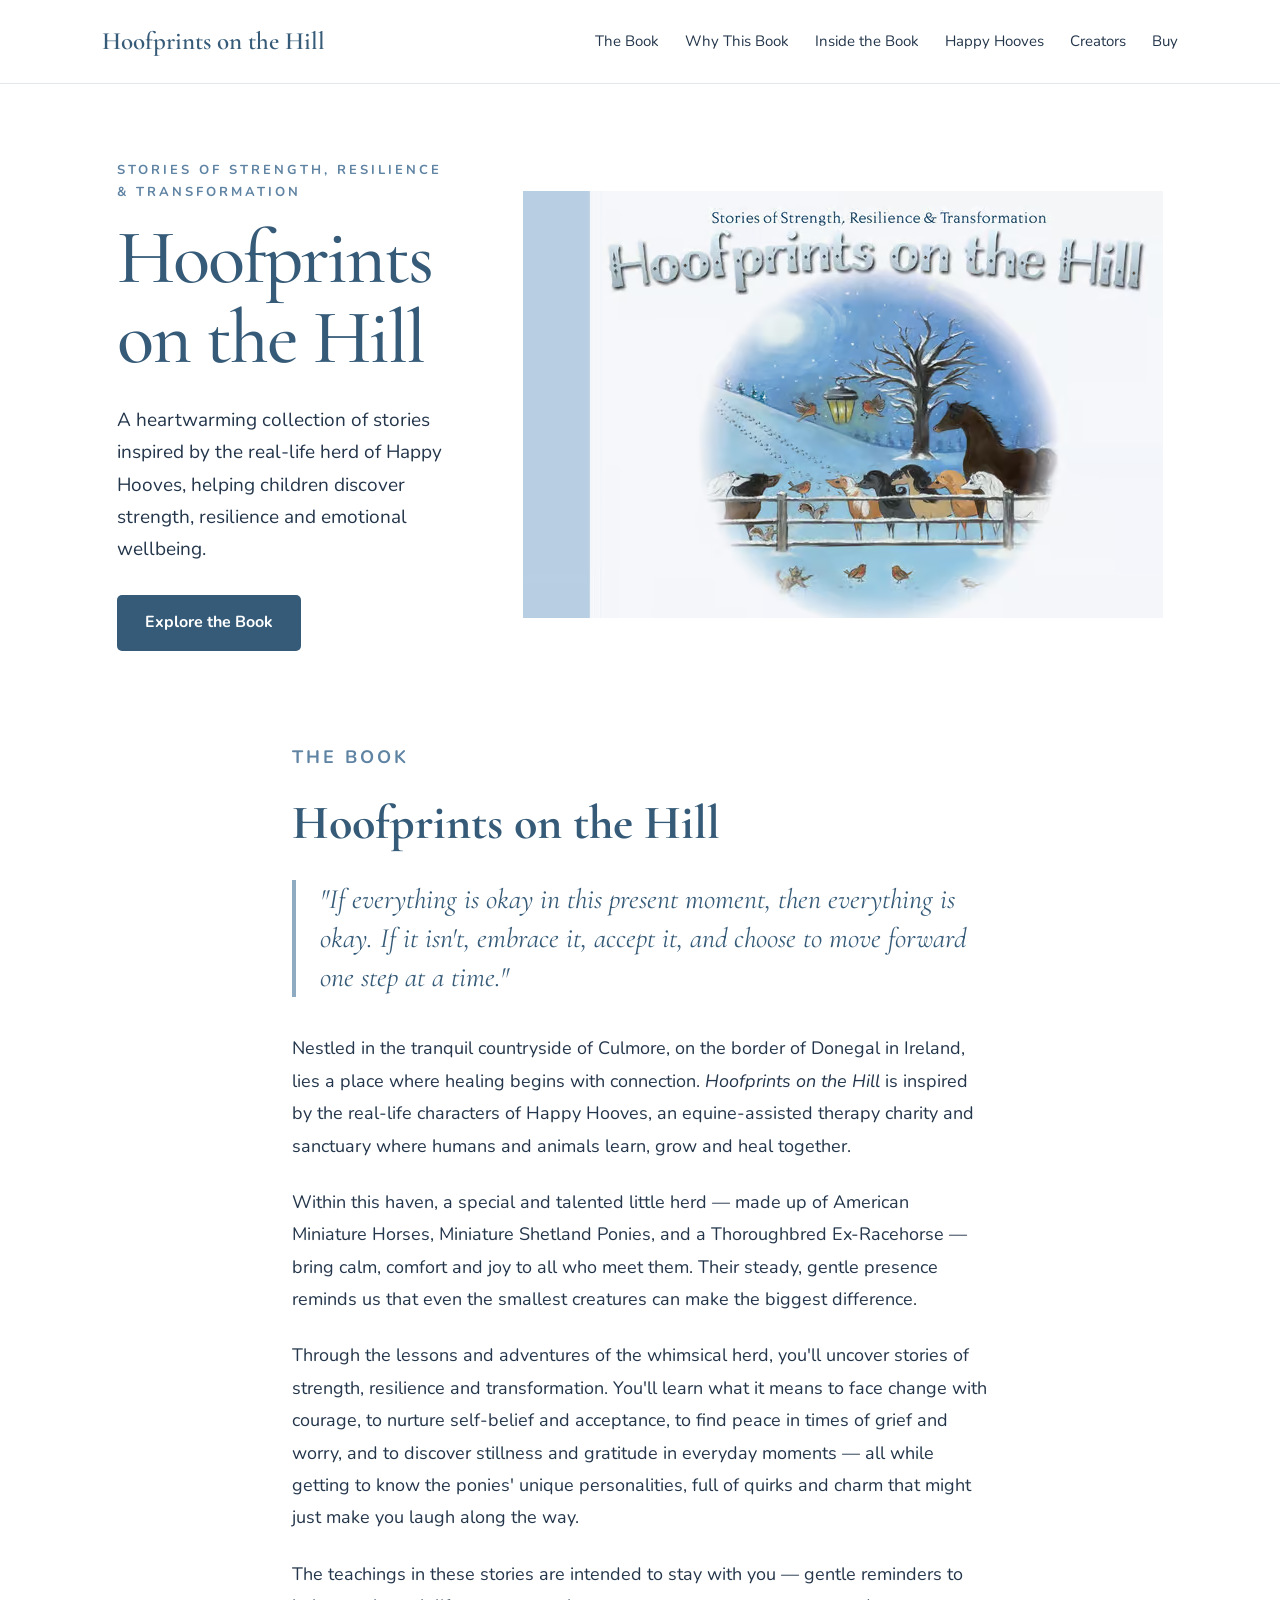
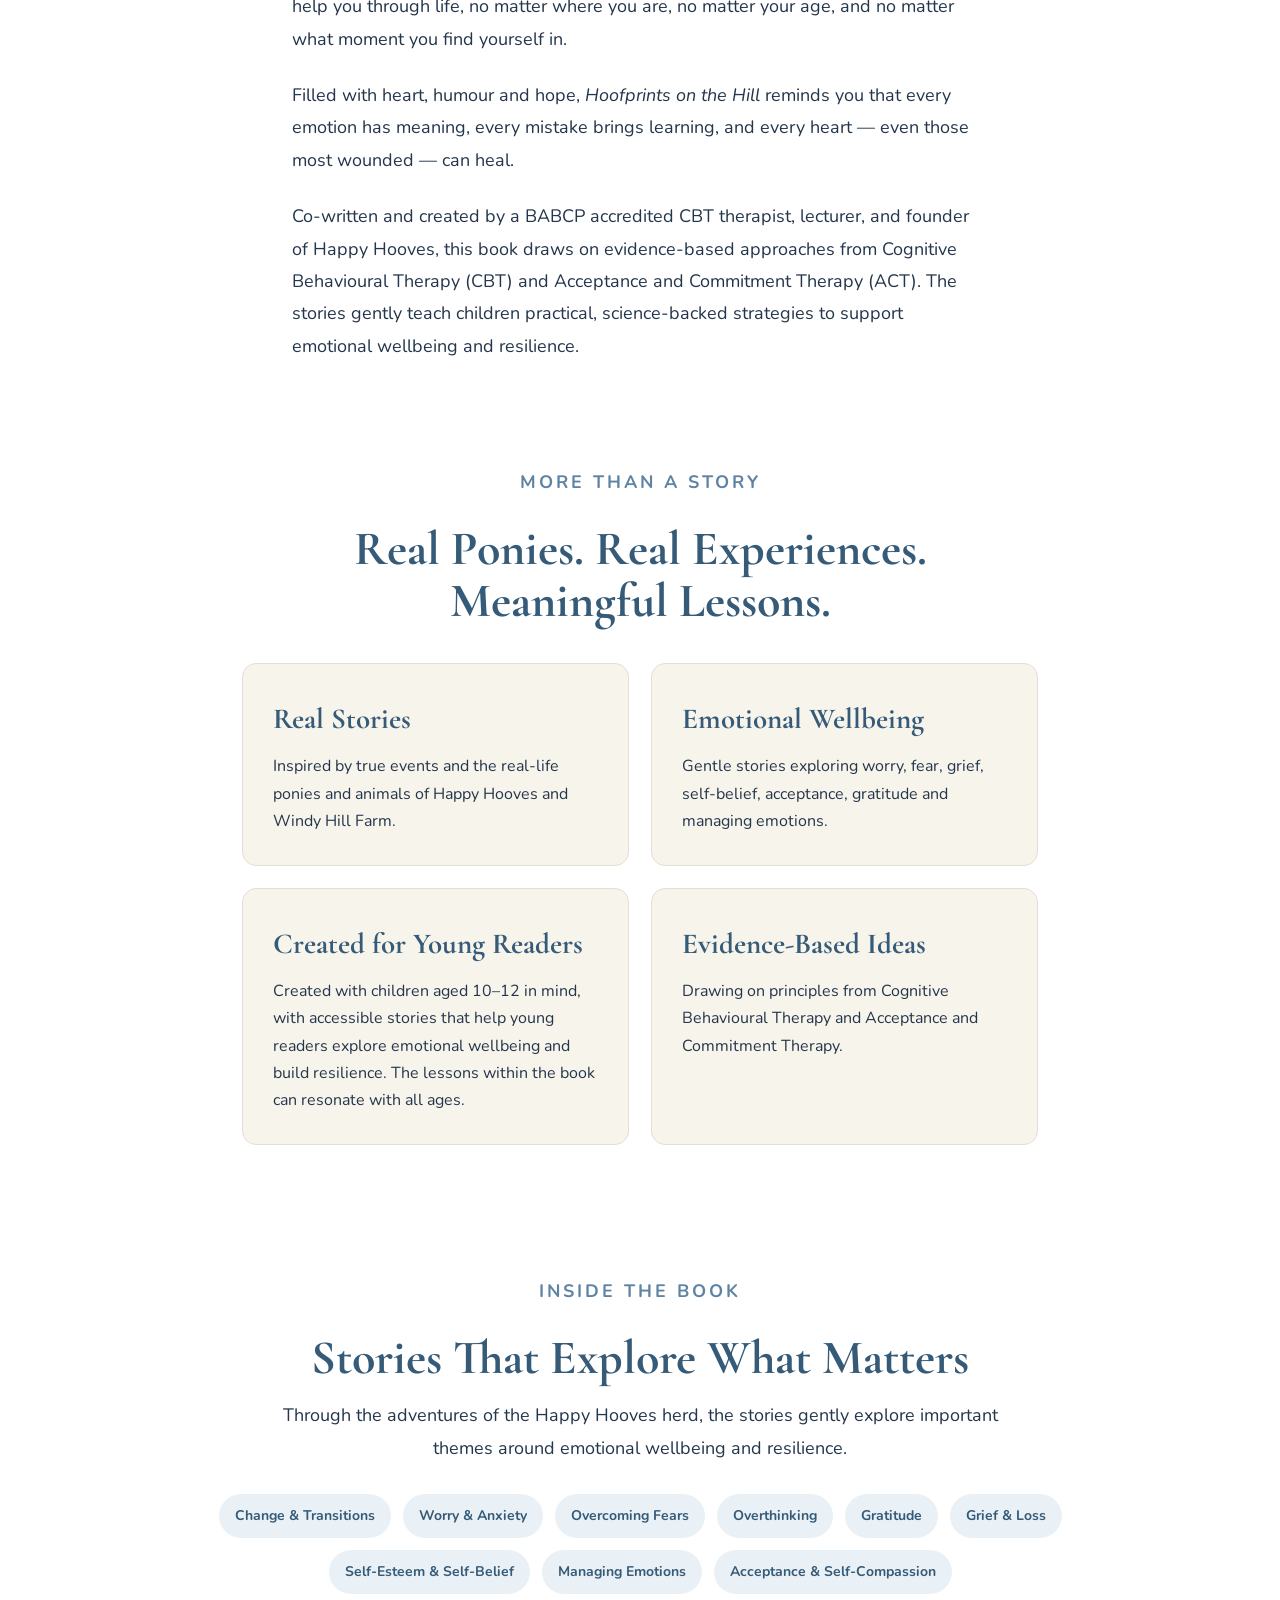
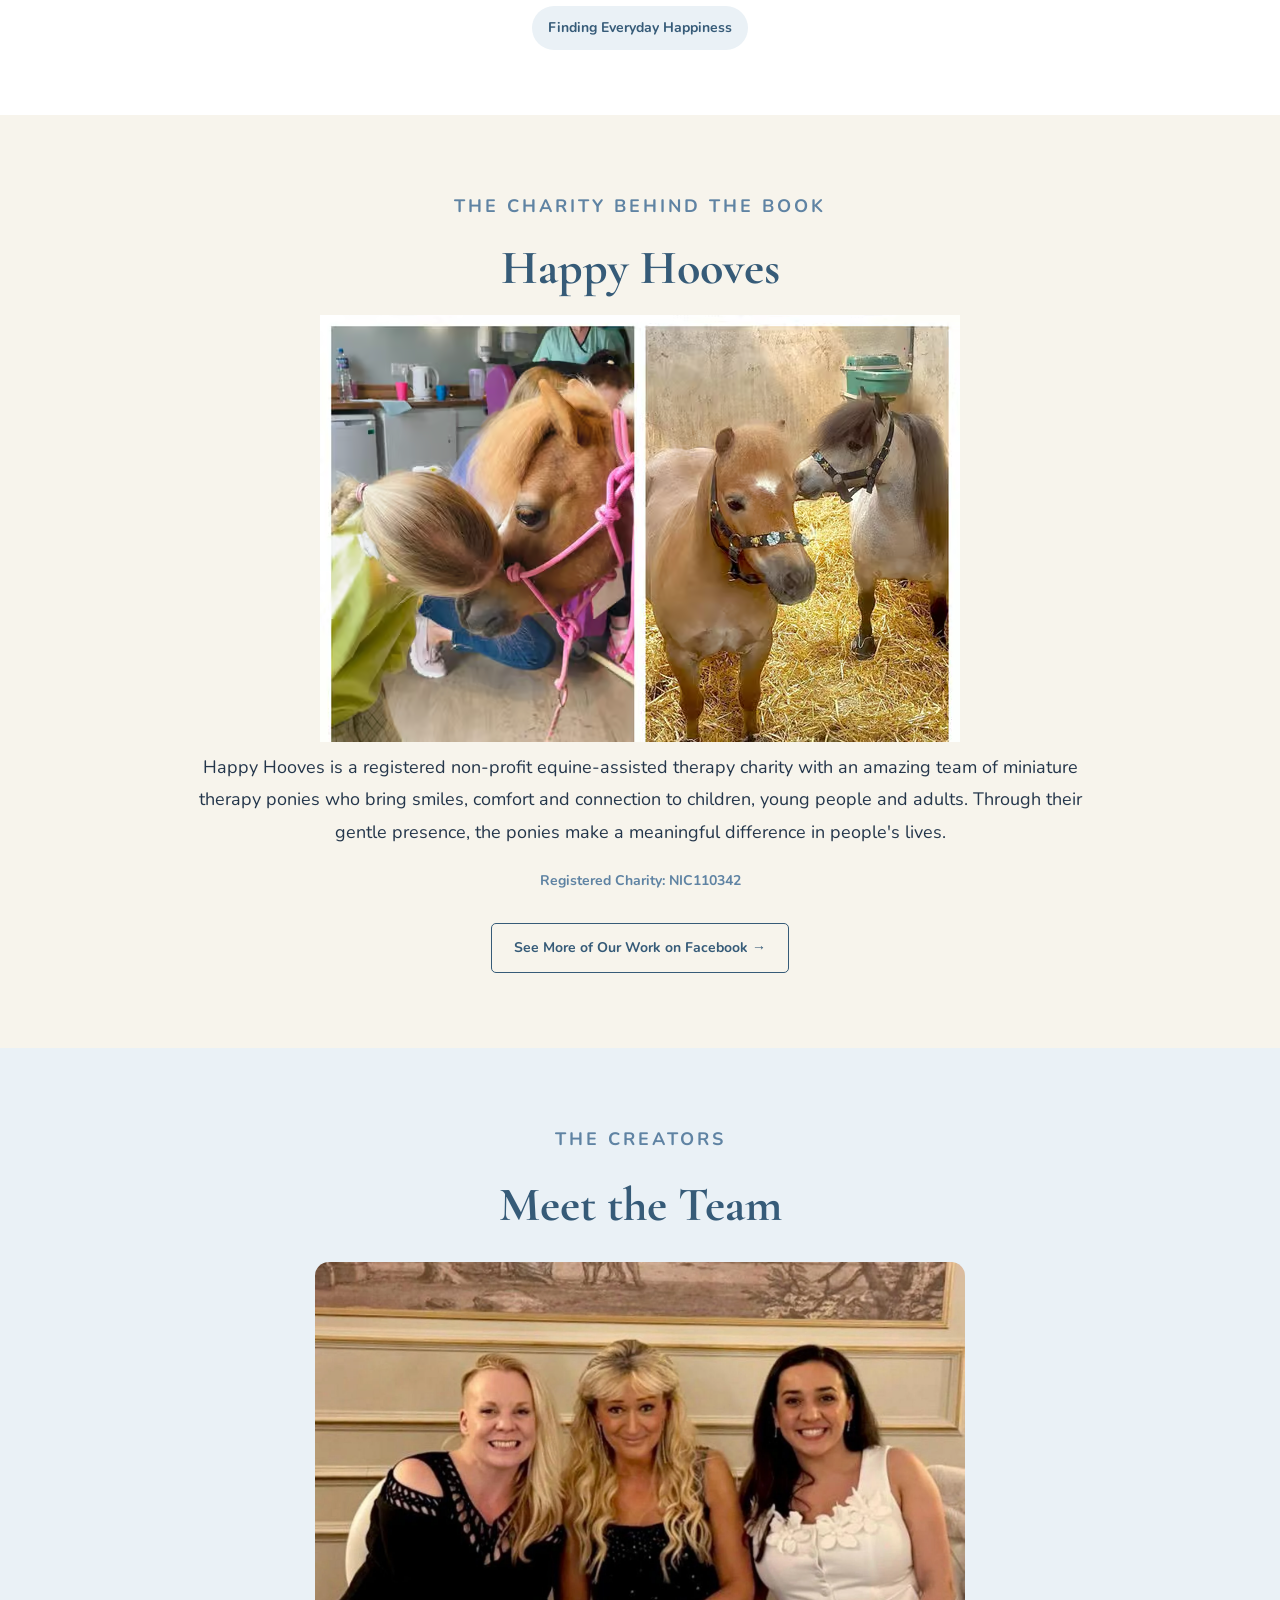
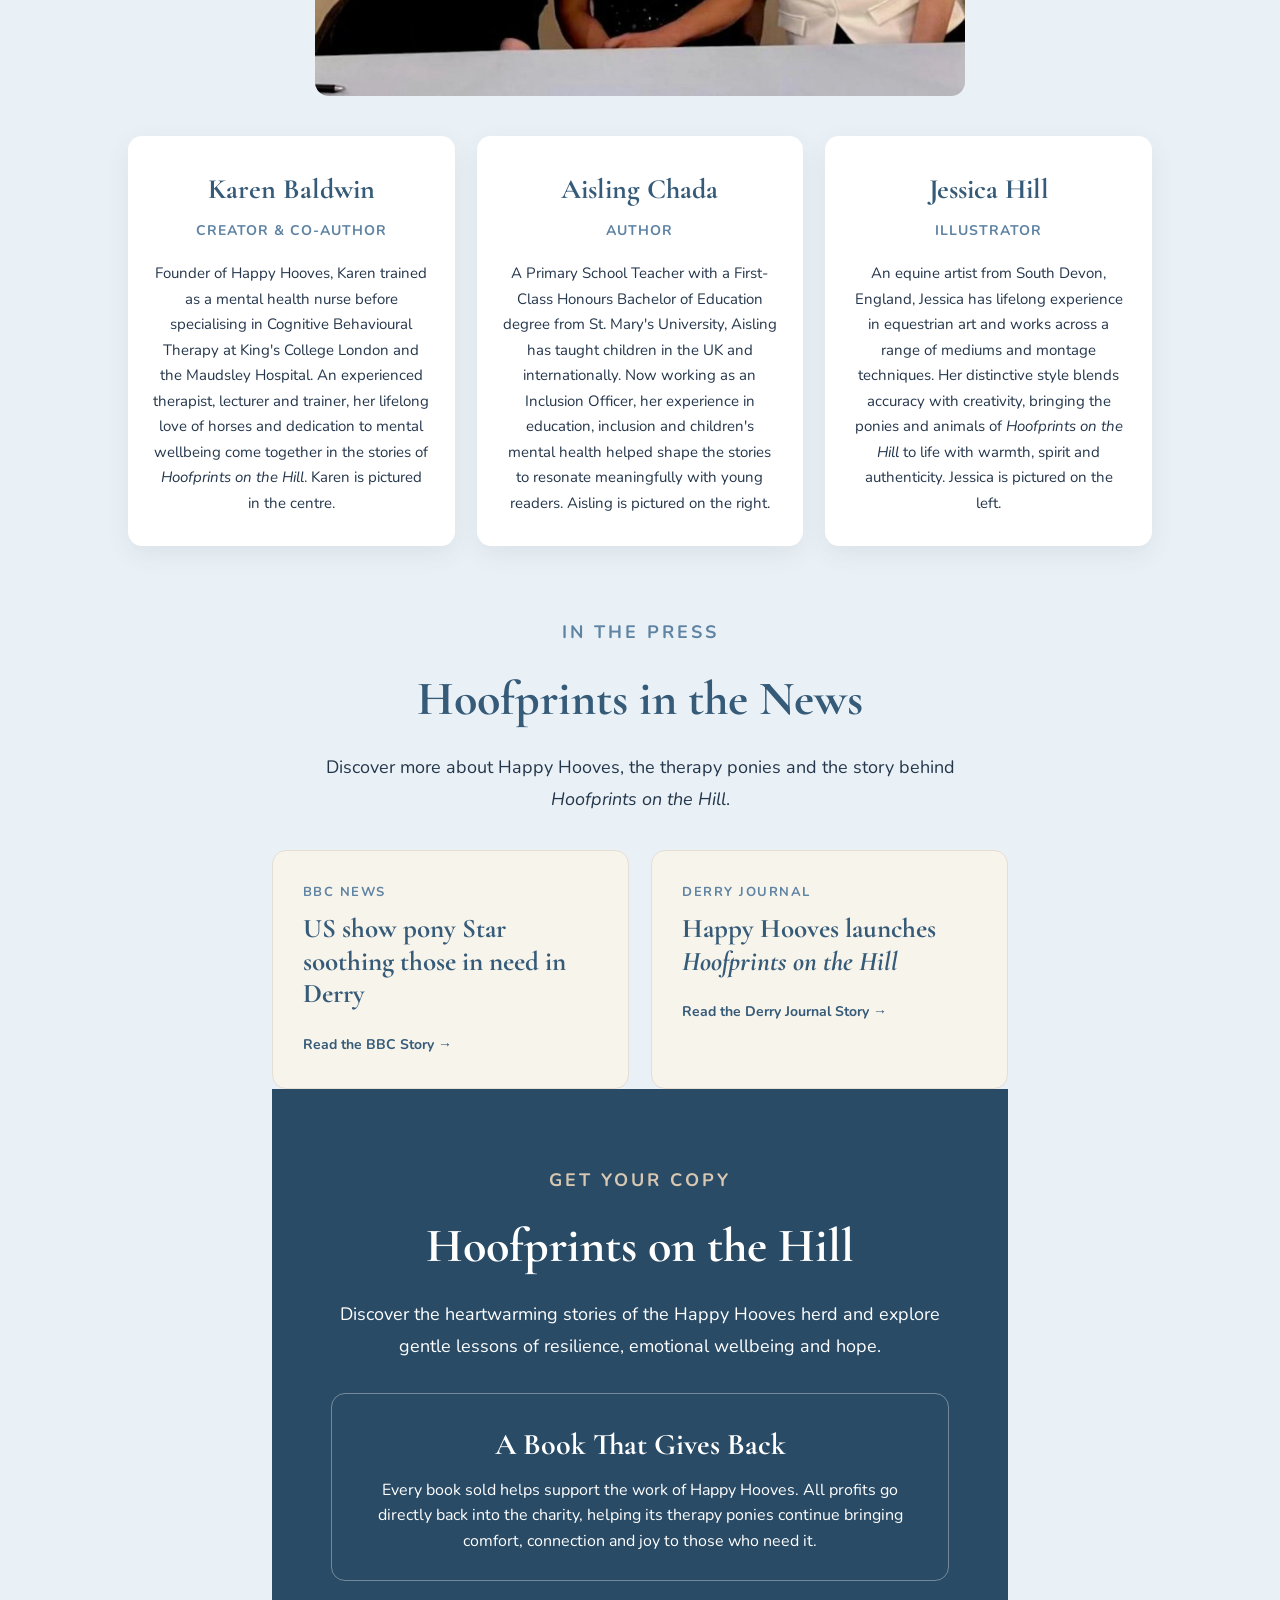
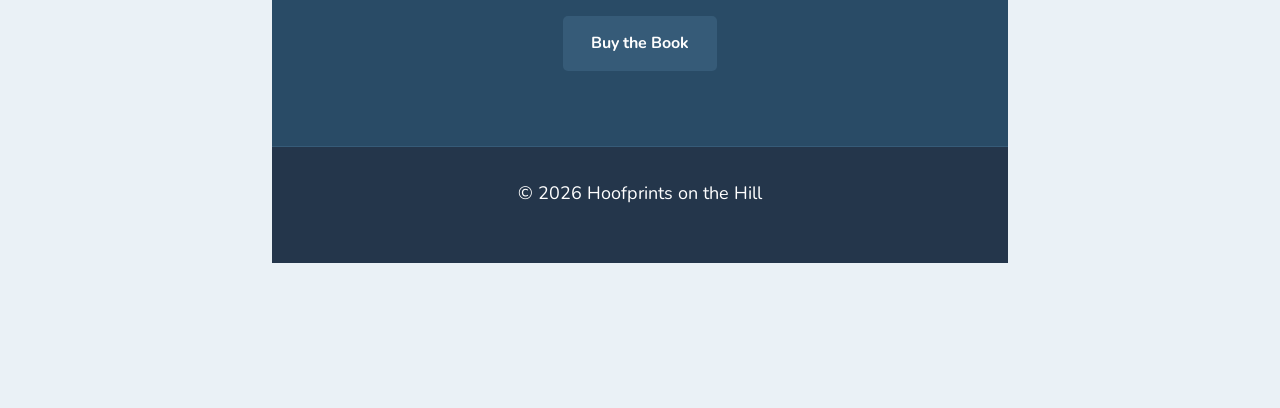
====     index.html @ 1990cc7e "Add files via upload" ====
<!DOCTYPE html>
<html lang="en">
<head>
    <meta charset="UTF-8">
    <meta name="viewport" content="width=device-width, initial-scale=1.0">
    <title>Hoofprints on the Hill</title>
    <link rel="preconnect" href="https://fonts.googleapis.com">
<link rel="preconnect" href="https://fonts.gstatic.com" crossorigin>
<link href="https://fonts.googleapis.com/css2?family=Cormorant+Garamond:wght@400;500;600&family=Nunito:wght@400;600;700&display=swap" rel="stylesheet">
    

   <style>
    * {
        box-sizing: border-box;
        margin: 0;
        padding: 0;
    }

    body {
        font-family: 'Nunito', sans-serif;
        color: #24364b;
        background: #ffffff;
        line-height: 1.7;
    }

    header {
        background: #ffffff;
        padding: 20px 8%;
        border-bottom: 1px solid #e1e7eb;
    }

    nav {
        display: flex;
        justify-content: space-between;
        align-items: center;
        max-width: 1200px;
        margin: auto;
    }

    .logo {
        font-family: 'Cormorant Garamond', serif;
        font-size: 25px;
        font-weight: 600;
        color: #365b78;
    }

    nav a {
        color: #24364b;
        text-decoration: none;
        margin-left: 22px;
        font-size: 15px;
    }

    nav a:hover {
        color: #5f83a3;
    }

    /* HERO */

    .hero {
        min-height: auto;
        display: flex;
        align-items: center;
        justify-content: space-between;
        gap: 70px;
        max-width: 1250px;
        margin: auto;
        padding: 75px 8% 45px;
    }

    .hero-text {
        flex: 1;
    }

    .eyebrow {
        text-transform: uppercase;
        letter-spacing: 3px;
        font-size: 13px;
        margin-bottom: 15px;
        color: #5f83a3;
        font-weight: 700;
    }

    h1 {
        font-family: 'Cormorant Garamond', serif;
        font-size: clamp(52px, 6vw, 78px);
        line-height: 1.05;
        margin-bottom: 25px;
        color: #365b78;
        font-weight: 500;
        letter-spacing: -2px;
    }

    .subtitle {
        font-size: 19px;
        max-width: 560px;
        margin-bottom: 30px;
        line-height: 1.7;
    }

    .button {
        display: inline-block;
        background: #365b78;
        color: white;
        padding: 14px 28px;
        border-radius: 5px;
        text-decoration: none;
        font-weight: 700;
    }

    .button:hover {
        background: #294b66;
    }

    .book-cover {
        width: 360px;
        height: 500px;
        background: #d8c8b2;
        display: flex;
        align-items: center;
        justify-content: center;
        text-align: center;
        font-size: 30px;
        padding: 30px;
        box-shadow: 15px 15px 0 #c2b099;
        flex-shrink: 0;
    }

    /* GENERAL SECTIONS */

    .section {
        max-width: 900px;
        margin: auto;
        padding: 70px 8%;
    }

    .section h2 {
        font-family: 'Cormorant Garamond', serif;
        font-size: 48px;
        line-height: 1.1;
        color: #365b78;
        margin-bottom: 25px;
    }

    .section p {
        font-size: 18px;
        line-height: 1.8;
        margin-bottom: 24px;
    }

    /* BOOK */

    .book-section {
        padding-top: 45px;
        padding-bottom: 35px;
    }

    .book-quote {
        font-family: 'Cormorant Garamond', serif;
        font-size: 28px !important;
        line-height: 1.4 !important;
        color: #365b78;
        font-style: italic;
        border-left: 4px solid #8eabc2;
        padding-left: 24px;
        margin: 30px 0 35px !important;
    }

    .book-final {
        margin-bottom: 0 !important;
    }

    /* MORE THAN A STORY */

    .story-highlights {
        max-width: 1000px;
        margin: auto;
        padding: 45px 8% 65px;
        text-align: center;
    }

    .story-highlights .eyebrow {
        text-align: center;
    }

    .story-highlights h2 {
        text-align: center;
        margin-bottom: 15px;
    }

    .story-grid {
        display: grid;
        grid-template-columns: repeat(2, 1fr);
        gap: 22px;
        max-width: 900px;
        margin: 35px auto 0;
    }

    .story-card {
        background: #f7f4ec;
        padding: 30px;
        border: 1px solid #e4ded4;
        border-radius: 14px;
        text-align: left;
    }

    .story-card h3 {
        font-family: 'Cormorant Garamond', serif;
        font-size: 29px;
        color: #365b78;
        margin-bottom: 10px;
    }

    .story-card p {
        font-size: 16px;
        line-height: 1.7;
        margin-bottom: 0;
    }

    /* INSIDE THE BOOK */

    .book-themes {
        max-width: 1050px;
        margin: auto;
        padding: 65px 8%;
        text-align: center;
    }

    .book-themes h2 {
        margin-bottom: 15px;
    }

    .themes-intro {
        max-width: 750px;
        margin: 0 auto 30px !important;
    }

    .themes-grid {
        display: flex;
        flex-wrap: wrap;
        justify-content: center;
        gap: 12px;
        max-width: 850px;
        margin: auto;
    }

    .themes-grid span {
        background: #eaf1f6;
        color: #365b78;
        padding: 10px 16px;
        border-radius: 30px;
        font-size: 14px;
        font-weight: 700;
    }

    /* HAPPY HOOVES */

    .happy-hooves {
        max-width: none;
        padding: 75px 12%;
        text-align: center;
        background: #f7f4ec;
    }

    .happy-hooves h2 {
        margin-bottom: 20px;
    }

    .happy-hooves p {
    max-width: 900px;
    margin: 0 auto 20px;
    text-align: center;
}

    .facebook-link {
    display: inline-block;
    margin-top: 10px;
    padding: 12px 22px;
    border: 1px solid #365b78;
    border-radius: 5px;
    color: #365b78;
    text-decoration: none;
    font-weight: 700;
    font-size: 14px;
}

.facebook-link:hover {
    background: #365b78;
    color: white;
}

    .charity-registration {
    font-size: 14px !important;
    font-weight: 700;
    color: #5f83a3;
    margin-top: 20px !important;
}

    /* CREATORS */

    .author {
        background: #eaf1f6;
        max-width: none;
        padding: 75px 10%;
        text-align: center;
    }

    .creator-grid {
        display: grid;
        grid-template-columns: repeat(3, 1fr);
        gap: 22px;
        max-width: 1050px;
        margin: 35px auto 0;
    }
    .creator-photo-names {
    max-width: 650px;
    margin: -25px auto 40px;
    display: grid;
    grid-template-columns: repeat(3, 1fr);
    text-align: center;
    gap: 10px;
}

.creator-photo-names div {
    display: flex;
    flex-direction: column;
    gap: 3px;
}

.creator-photo-names strong {
    color: #365b78;
    font-family: 'Cormorant Garamond', serif;
    font-size: 20px;
}

.creator-photo-names span {
    color: #5f83a3;
    font-size: 13px;
    font-weight: 700;
}
.creators-image {
    width: 100%;
    max-width: 650px;
    height: auto;
    display: block;
    margin: 30px auto 40px;
    border-radius: 14px;
}
    .creator-card {
        background: #ffffff;
        padding: 30px 25px;
        border-radius: 14px;
        box-shadow: 0 8px 25px rgba(36, 54, 75, 0.08);
    }

    .creator-card h3 {
        font-family: 'Cormorant Garamond', serif;
        font-size: 28px;
        color: #365b78;
        margin-bottom: 5px;
    }

    .creator-card p {
        margin-bottom: 0;
    }

    .creator-role {
        color: #5f83a3;
        font-weight: 700;
        font-size: 14px !important;
        text-transform: uppercase;
        letter-spacing: 1px;
        margin-bottom: 18px !important;
    }

    .creator-bio {
        color: #24364b;
        font-size: 15px !important;
        line-height: 1.7 !important;
    }

    /* BUY */

    .buy {
        text-align: center;
        background: #294b66;
        color: white;
        max-width: none;
        padding: 75px 8%;
    }

    .buy h2 {
        color: white;
    }

    .buy .eyebrow {
        color: #d8c8b2;
    }

    .buy-text {
        max-width: 650px;
        margin: 0 auto 25px !important;
    }

    .book-details {
        font-size: 15px !important;
        font-weight: 700;
        margin-bottom: 25px !important;
    }

    .charity-message {
    max-width: 650px;
    margin: 30px auto 35px;
    padding: 25px 30px;
    border: 1px solid rgba(255, 255, 255, 0.35);
    border-radius: 14px;
}

    .charity-message h3 {
        font-family: 'Cormorant Garamond', serif;
        font-size: 30px;
        margin-bottom: 8px;
    }

    .charity-message p {
        font-size: 16px !important;
        line-height: 1.6 !important;
        margin-bottom: 0 !important;
    }

    /* PRESS */

    .press-section {
        text-align: center;
    }

    .press-section p {
        max-width: 700px;
        margin-left: auto;
        margin-right: auto;
    }

    .press-link {
        color: #365b78;
        font-weight: 700;
        text-decoration: none;
    }
    .press-grid {
    display: grid;
    grid-template-columns: repeat(2, 1fr);
    gap: 22px;
    max-width: 900px;
    margin: 35px auto 0;
}

.press-card {
    display: block;
    background: #f7f4ec;
    border: 1px solid #e4ded4;
    border-radius: 14px;
    padding: 30px;
    text-align: left;
    text-decoration: none;
    color: #24364b;
    transition: transform 0.2s ease;
}

.press-card:hover {
    transform: translateY(-3px);
}

.press-source {
    display: block;
    color: #5f83a3;
    font-size: 13px;
    font-weight: 700;
    text-transform: uppercase;
    letter-spacing: 1.5px;
    margin-bottom: 10px;
}

.press-card h3 {
    font-family: 'Cormorant Garamond', serif;
    font-size: 27px;
    line-height: 1.2;
    color: #365b78;
    margin-bottom: 20px;
}

.press-read {
    color: #365b78;
    font-size: 14px;
    font-weight: 700;
}

    /* FOOTER */

    footer {
        background: #24364b;
        color: white;
        text-align: center;
        padding: 30px;
        border-top: 1px solid #365b78;
    }

    footer p {
        margin: 0;
        font-size: 14px;
    }

    /* MOBILE */

    @media (max-width: 800px) {

        header {
            padding: 18px 6%;
        }

        nav {
            flex-direction: column;
            gap: 14px;
        }

        nav a {
            margin: 0 7px;
            font-size: 13px;
        }

        .hero {
            flex-direction: column;
            text-align: center;
            gap: 45px;
            padding: 55px 8% 40px;
        }

        .subtitle {
            margin-left: auto;
            margin-right: auto;
        }

        .book-cover {
            width: 280px;
            height: 390px;
        }

        .section {
            padding: 55px 8%;
        }

        .section h2 {
            font-size: 40px;
        }

        .book-section {
            padding-top: 40px;
            padding-bottom: 30px;
        }

        .book-quote {
            font-size: 24px !important;
            padding-left: 18px;
        }

        .story-highlights {
            padding: 40px 8% 55px;
        }

        .story-grid {
            grid-template-columns: 1fr;
            gap: 18px;
        }

        .book-themes {
            padding: 50px 8%;
        }

        .happy-hooves {
            padding: 60px 8%;
        }

        .author {
            padding: 60px 8%;
        }

        .creator-grid {
            grid-template-columns: 1fr;
            gap: 18px;
        }

        .buy {
            padding: 60px 8%;
        }
        .press-grid {
    grid-template-columns: 1fr;
    gap: 18px;
}

.press-card {
    padding: 25px;
}
    }
</style> 
</head>

<body>

    <header>
        <nav>
            <div class="logo">Hoofprints on the Hill</div>

            <div>
                <a href="#book">The Book</a>
                <a href="#why">Why This Book</a>
                <a href="#themes">Inside the Book</a>
                <a href="#happy-hooves">Happy Hooves</a>
                <a href="#author">Creators</a>
                <a href="#buy">Buy</a>
            </div>
        </nav>
    </header>

    <section class="hero">

        <div class="hero-text">
            <p class="eyebrow">Stories of Strength, Resilience & Transformation</p>

            <h1>Hoofprints<br>on the Hill</h1>

            <p class="subtitle">
                A heartwarming collection of stories inspired by the real-life herd of Happy Hooves, helping children discover strength, resilience and emotional wellbeing.
            </p>

            <a href="#buy" class="button">Explore the Book</a>
        </div>

        <img src="book-cover.jpg" alt="Hoofprints on the Hill book cover" class="book-cover-image">
    </section>

    <section id="book" class="section book-section">

        <p class="eyebrow">The Book</p>

        <h2>Hoofprints on the Hill</h2>

         <p class="book-quote">
    "If everything is okay in this present moment, then everything is okay.
    If it isn't, embrace it, accept it, and choose to move forward one step at a time."
</p>

<p>
    Nestled in the tranquil countryside of Culmore, on the border of Donegal
    in Ireland, lies a place where healing begins with connection.
    <em>Hoofprints on the Hill</em> is inspired by the real-life characters
    of Happy Hooves, an equine-assisted therapy charity and sanctuary where
    humans and animals learn, grow and heal together.
</p>

<p>
    Within this haven, a special and talented little herd — made up of
    American Miniature Horses, Miniature Shetland Ponies, and a Thoroughbred
    Ex-Racehorse — bring calm, comfort and joy to all who meet them.
    Their steady, gentle presence reminds us that even the smallest creatures
    can make the biggest difference.
</p>

<p>
    Through the lessons and adventures of the whimsical herd, you'll uncover
    stories of strength, resilience and transformation. You'll learn what it
    means to face change with courage, to nurture self-belief and acceptance,
    to find peace in times of grief and worry, and to discover stillness and
    gratitude in everyday moments — all while getting to know the ponies'
    unique personalities, full of quirks and charm that might just make you
    laugh along the way.
</p>

<p>
    The teachings in these stories are intended to stay with you — gentle
    reminders to help you through life, no matter where you are, no matter
    your age, and no matter what moment you find yourself in.
</p>

<p>
    Filled with heart, humour and hope, <em>Hoofprints on the Hill</em>
    reminds you that every emotion has meaning, every mistake brings learning,
    and every heart — even those most wounded — can heal.
</p>

<p>
    Co-written and created by a BABCP accredited CBT therapist, lecturer,
    and founder of Happy Hooves, this book draws on evidence-based approaches
    from Cognitive Behavioural Therapy (CBT) and Acceptance and Commitment
    Therapy (ACT). The stories gently teach children practical, science-backed
    strategies to support emotional wellbeing and resilience.
</p>
        </p>

    </section>
<section id="why" class="section story-highlights">

    <p class="eyebrow">More Than a Story</p>

    <h2>Real Ponies. Real Experiences. Meaningful Lessons.</h2>

    <div class="story-grid">

        <div class="story-card">
            <h3>Real Stories</h3>
            <p>
                Inspired by true events and the real-life ponies and animals of
                Happy Hooves and Windy Hill Farm.
            </p>
        </div>

        <div class="story-card">
            <h3>Emotional Wellbeing</h3>
            <p>
                Gentle stories exploring worry, fear, grief, self-belief,
                acceptance, gratitude and managing emotions.
            </p>
        </div>

        <div class="story-card">
    <h3>Created for Young Readers</h3>
    <p>
        Created with children aged 10–12 in mind, with accessible stories
        that help young readers explore emotional wellbeing and build
        resilience. The lessons within the book can resonate with all ages.
    </p>
</div>

        <div class="story-card">
            <h3>Evidence-Based Ideas</h3>
            <p>
                Drawing on principles from Cognitive Behavioural Therapy and
                Acceptance and Commitment Therapy.
            </p>
        </div>

    </div>

</section>
<section id="themes" class="section book-themes">
    <p class="eyebrow">Inside the Book</p>
    <h2>Stories That Explore What Matters</h2>

    <p class="themes-intro">
        Through the adventures of the Happy Hooves herd, the stories gently
        explore important themes around emotional wellbeing and resilience.
    </p>

    <div class="themes-grid">
        <span>Change & Transitions</span>
        <span>Worry & Anxiety</span>
        <span>Overcoming Fears</span>
        <span>Overthinking</span>
        <span>Gratitude</span>
        <span>Grief & Loss</span>
        <span>Self-Esteem & Self-Belief</span>
        <span>Managing Emotions</span>
        <span>Acceptance & Self-Compassion</span>
        <span>Finding Everyday Happiness</span>
    </div>
</section>
<section id="happy-hooves" class="section happy-hooves">
    <p class="eyebrow">The Charity Behind the Book</p>
    <h2>Happy Hooves</h2>
    <img src="happy-hooves.jpg" alt="Happy Hooves therapy ponies" class="happy-hooves-image">

   <p class="happy-hooves-intro">
    Happy Hooves is a registered non-profit equine-assisted therapy charity
    with an amazing team of miniature therapy ponies who bring smiles,
    comfort and connection to children, young people and adults. Through
    their gentle presence, the ponies make a meaningful difference in
    people's lives.
</p>

<p class="charity-registration">
    Registered Charity: NIC110342
</p>

<a href="https://www.facebook.com/profile.php?id=100063148903944&sk=photos"
   target="_blank"
   rel="noopener noreferrer"
   class="facebook-link">
    See More of Our Work on Facebook →
</a>

</section>
    <section id="author" class="section author">

        <p class="eyebrow">The Creators</p>

        <h2>Meet the Team</h2>
        <img src="creators.jpg" alt="The creators of Hoofprints on the Hill" class="creators-image">

<div class="creator-grid">

    <div class="creator-card">
    <h3>Karen Baldwin</h3>
    <p class="creator-role">Creator & Co-Author</p>
    <p class="creator-bio">
        <p class="creator-bio">
    Founder of Happy Hooves, Karen trained as a mental health nurse before
    specialising in Cognitive Behavioural Therapy at King's College London
    and the Maudsley Hospital. An experienced therapist, lecturer and trainer,
    her lifelong love of horses and dedication to mental wellbeing come
    together in the stories of <em>Hoofprints on the Hill</em>. Karen is
    pictured in the centre.
</p>
    </p>
</div>

    <div class="creator-card">
    <h3>Aisling Chada</h3>
    <p class="creator-role">Author</p>
    <p class="creator-bio">
    A Primary School Teacher with a First-Class Honours Bachelor of Education
    degree from St. Mary's University, Aisling has taught children in the UK
    and internationally. Now working as an Inclusion Officer, her experience
    in education, inclusion and children's mental health helped shape the
    stories to resonate meaningfully with young readers. Aisling is pictured on the right.
</p>      
    </p>
</div>

    <div class="creator-card">
    <h3>Jessica Hill</h3>
    <p class="creator-role">Illustrator</p>
   <p class="creator-bio">
    An equine artist from South Devon, England, Jessica has lifelong experience
    in equestrian art and works across a range of mediums and montage techniques.
    Her distinctive style blends accuracy with creativity, bringing the ponies
    and animals of <em>Hoofprints on the Hill</em> to life with warmth,
    spirit and authenticity. Jessica is pictured on the left.
</p>
    </p>
</div>

</div>
    <section class="section press-section">
    <p class="eyebrow">In the Press</p>
    <h2>Hoofprints in the News</h2>

    <p>
        Discover more about Happy Hooves, the therapy ponies and the story
        behind <em>Hoofprints on the Hill</em>.
    </p>

    <div class="press-grid">

        <a href="https://www.bbc.com/news/uk-northern-ireland-66280232"
           target="_blank"
           rel="noopener noreferrer"
           class="press-card">
            <span class="press-source">BBC News</span>
            <h3>US show pony Star soothing those in need in Derry</h3>
            <span class="press-read">Read the BBC Story →</span>
        </a>

        <a href="https://www.derryjournal.com/news/people/derry-based-equine-assisted-therapy-charity-happy-hooves-to-launch-new-childrens-book-hoofprints-on-the-hill-5402410"
           target="_blank"
           rel="noopener noreferrer"
           class="press-card">
            <span class="press-source">Derry Journal</span>
            <h3>Happy Hooves launches <em>Hoofprints on the Hill</em></h3>
            <span class="press-read">Read the Derry Journal Story →</span>
        </a>

    </div>
<section id="buy" class="section buy">

    <p class="eyebrow">Get Your Copy</p>

    <h2>Hoofprints on the Hill</h2>

    <p class="buy-text">
        Discover the heartwarming stories of the Happy Hooves herd and explore
        gentle lessons of resilience, emotional wellbeing and hope.
    </p>

    <div class="charity-message">
        <h3>A Book That Gives Back</h3>
        <p>
            Every book sold helps support the work of Happy Hooves. All profits
            go directly back into the charity, helping its therapy ponies continue
            bringing comfort, connection and joy to those who need it.
        </p>
    </div>

    <a href="#" class="button">Buy the Book</a>

</section>

    <footer>
        <p>© 2026 Hoofprints on the Hill</p>
    </footer>

</body>
</html>
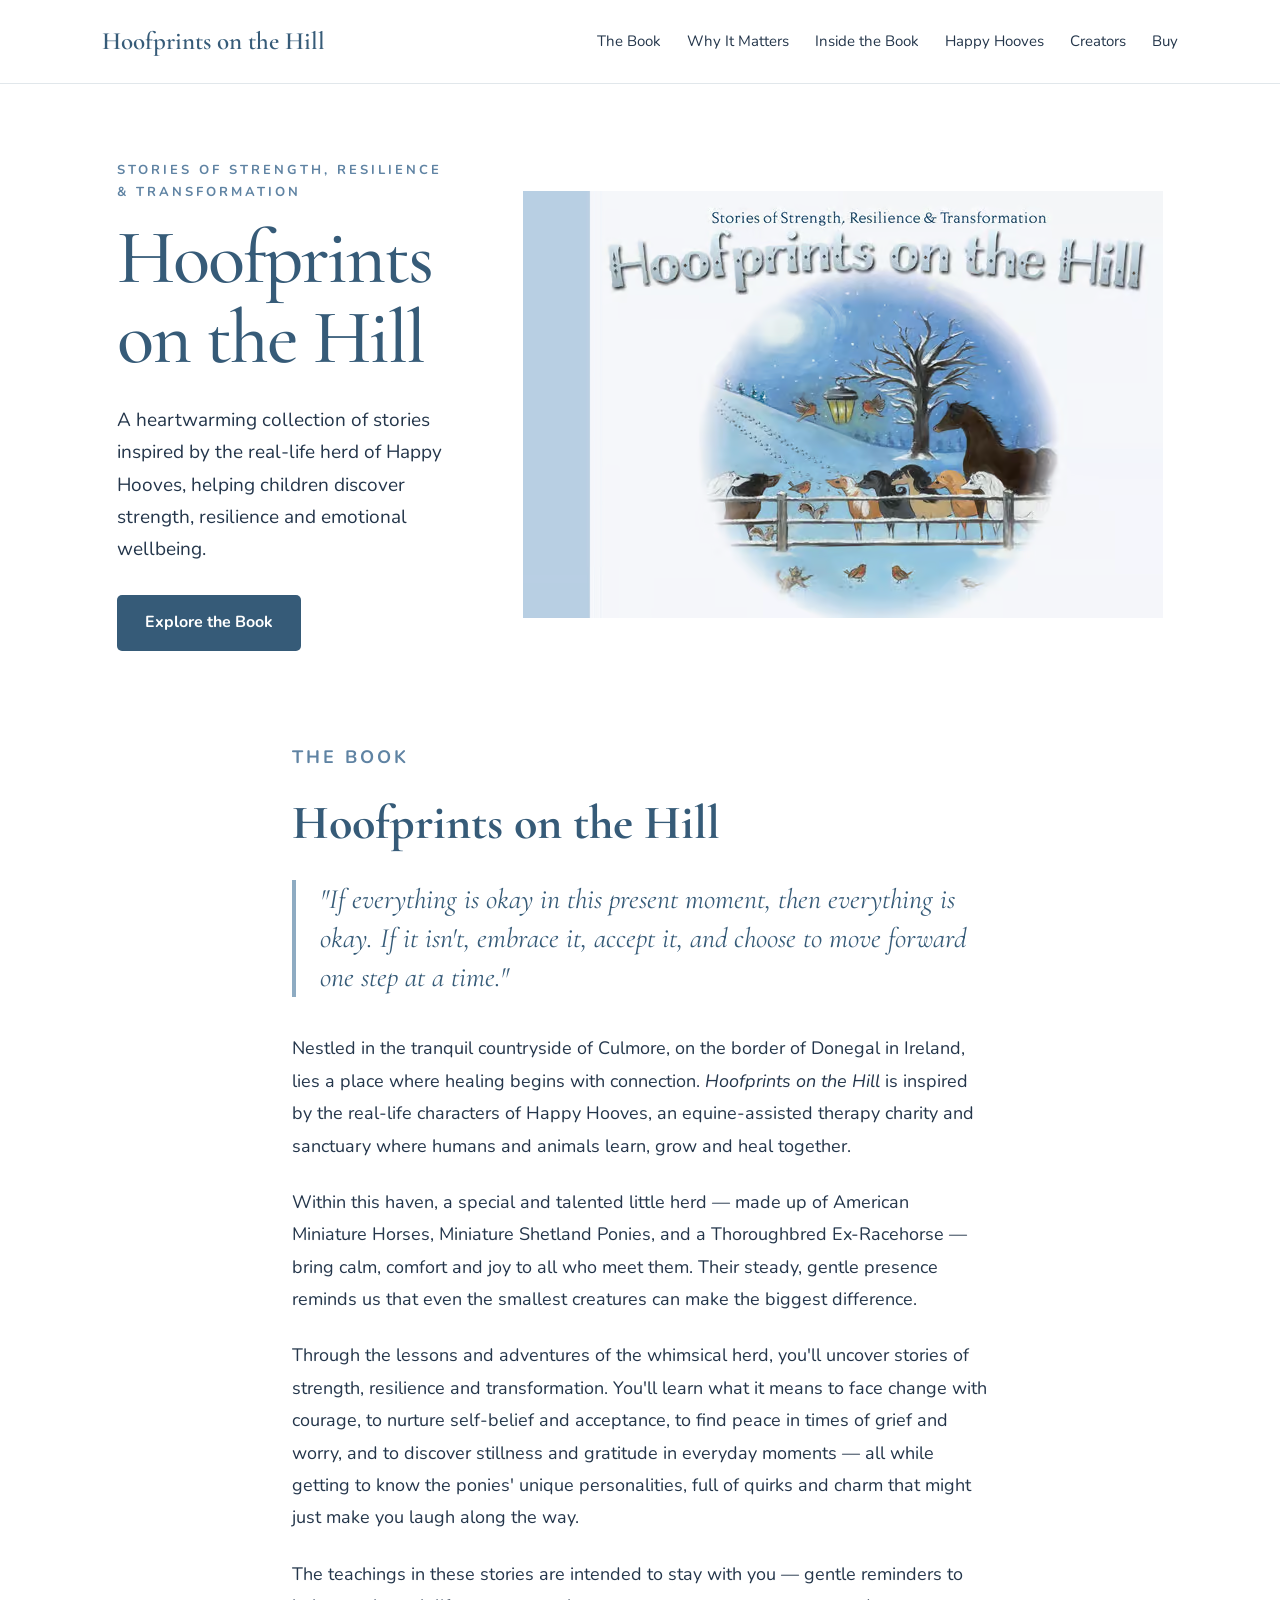
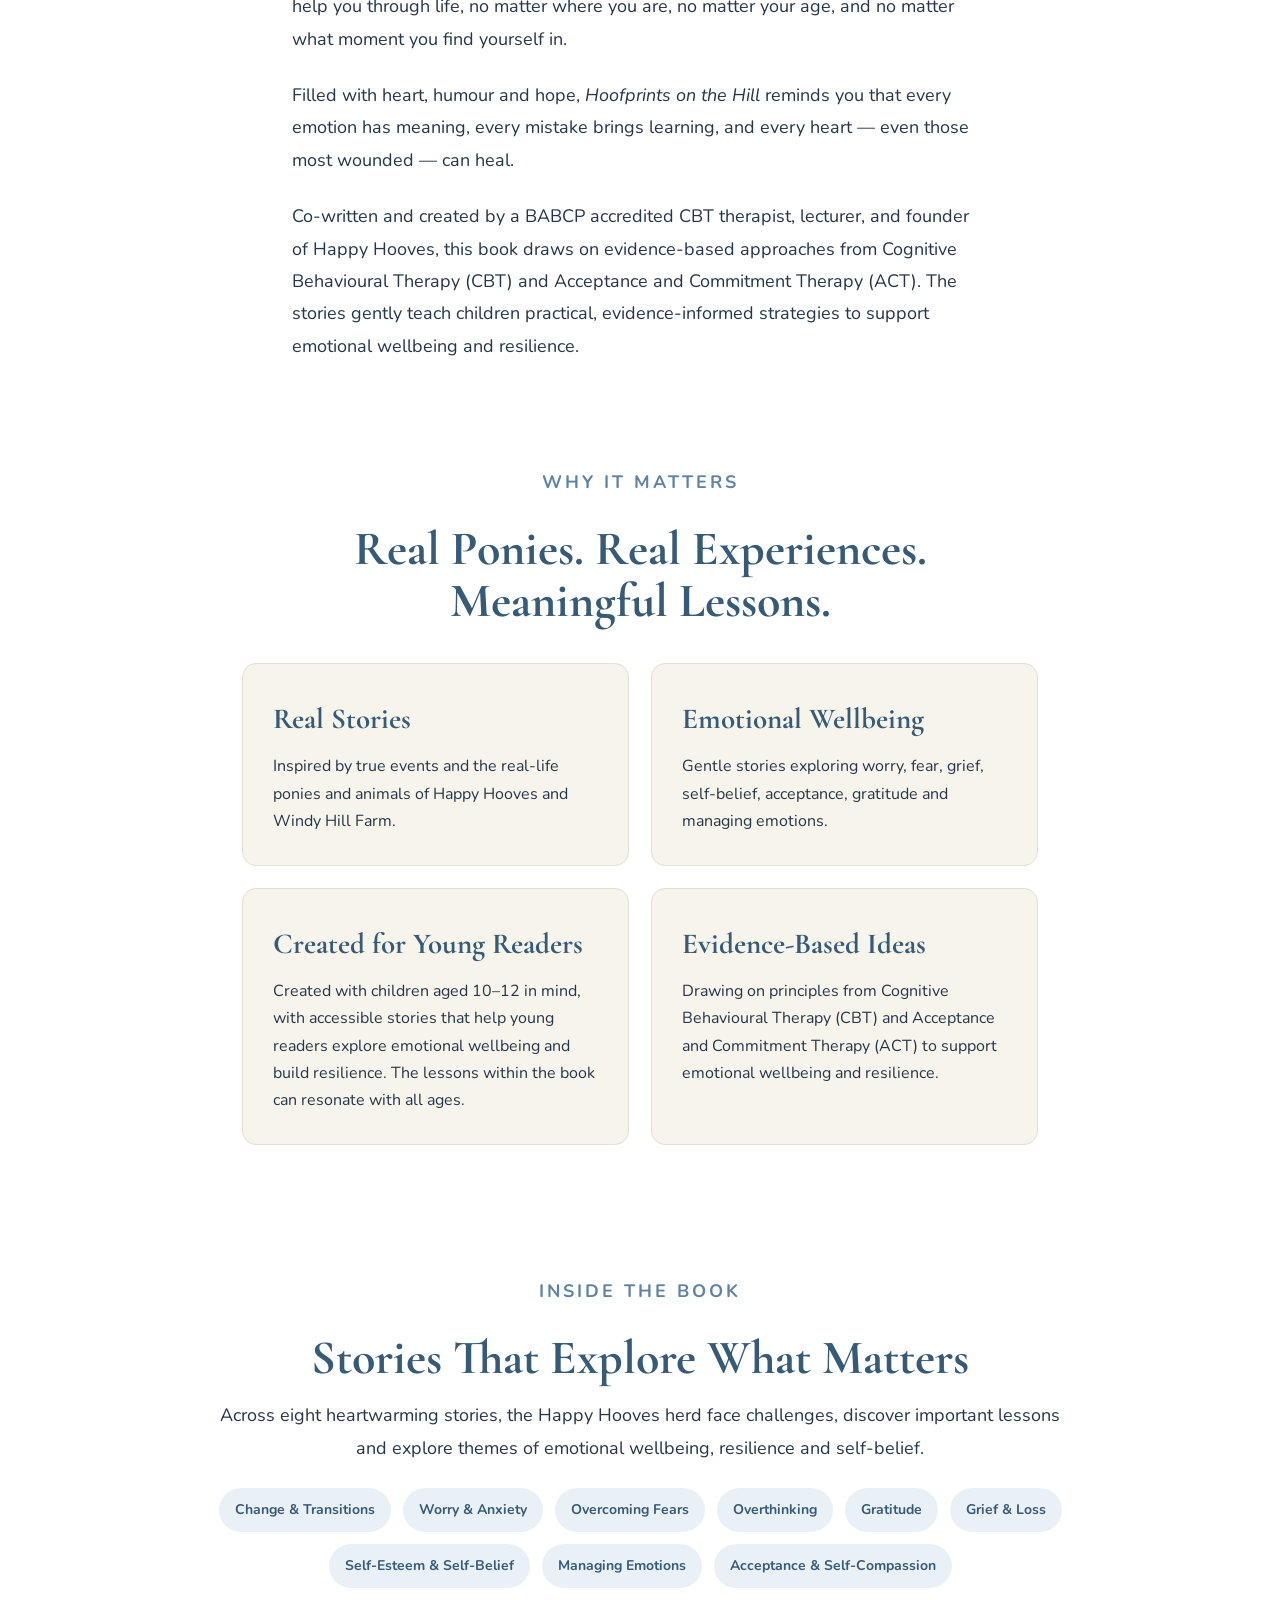
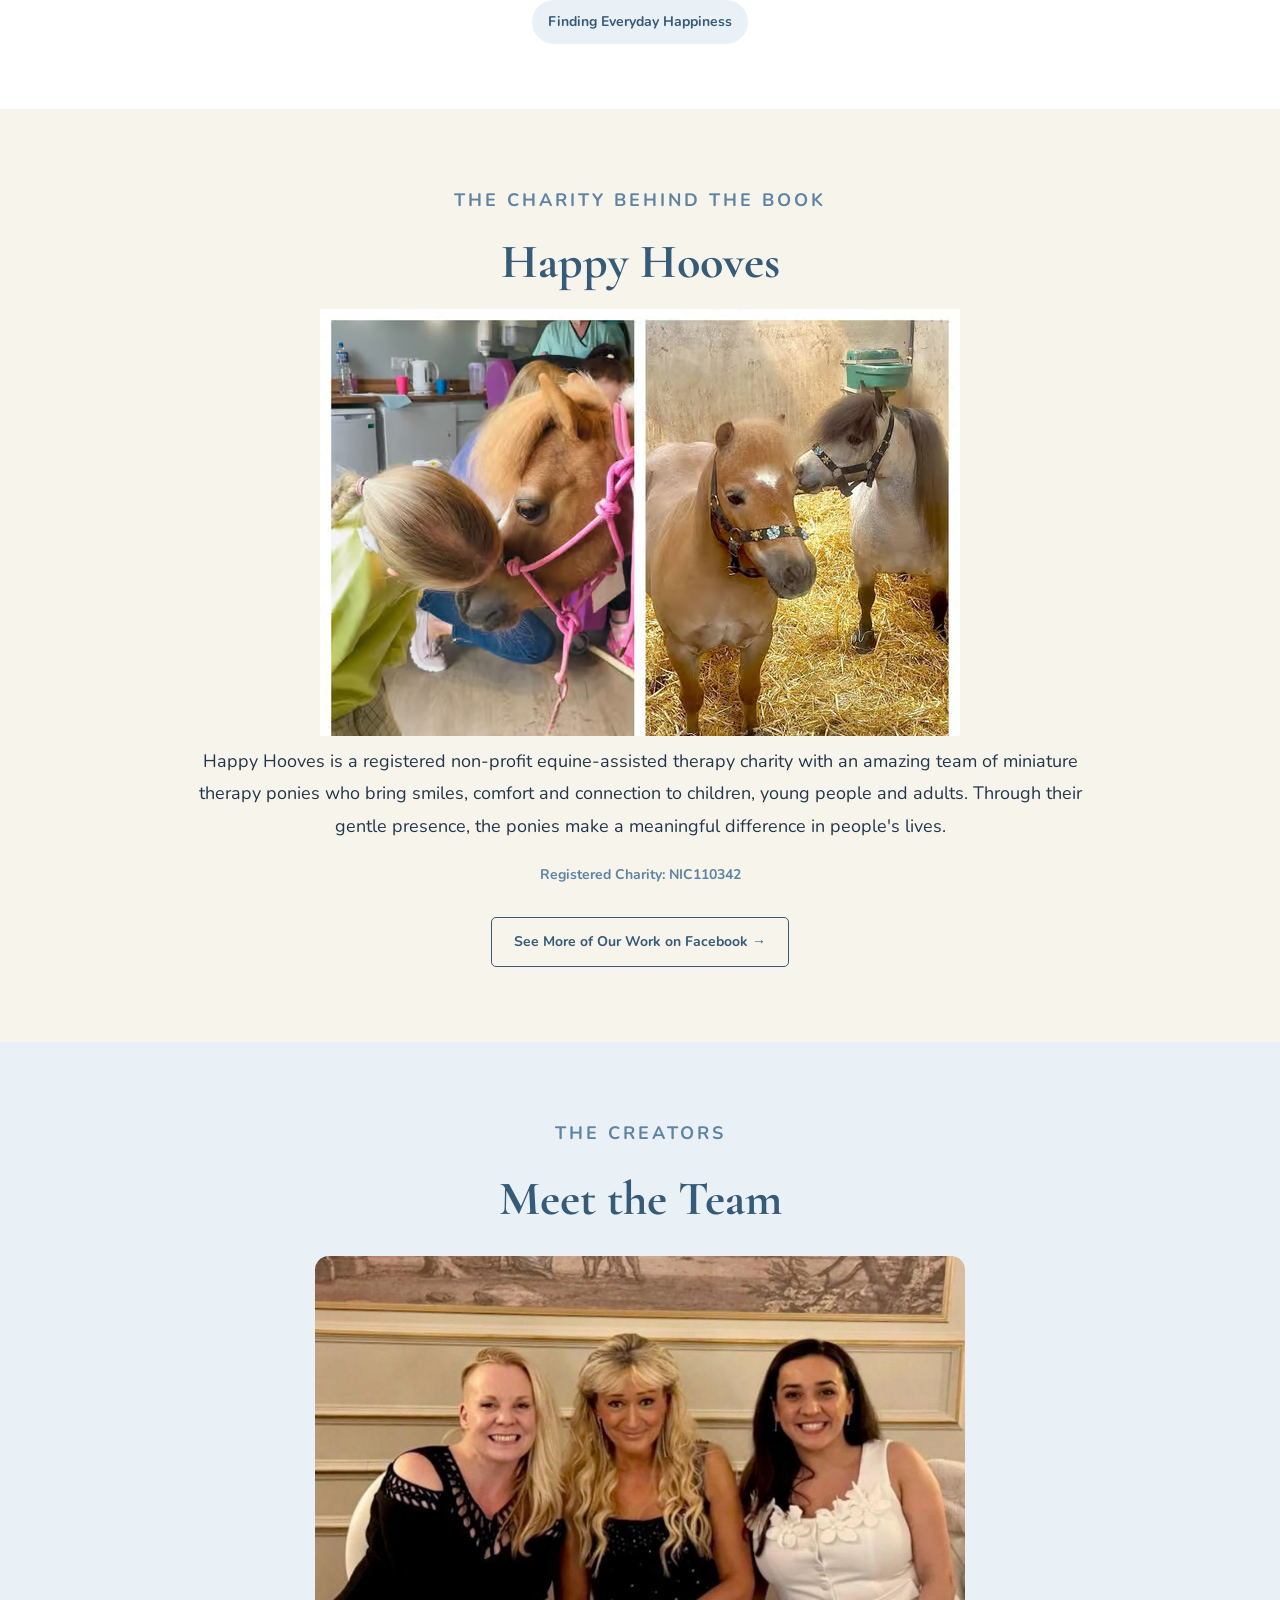
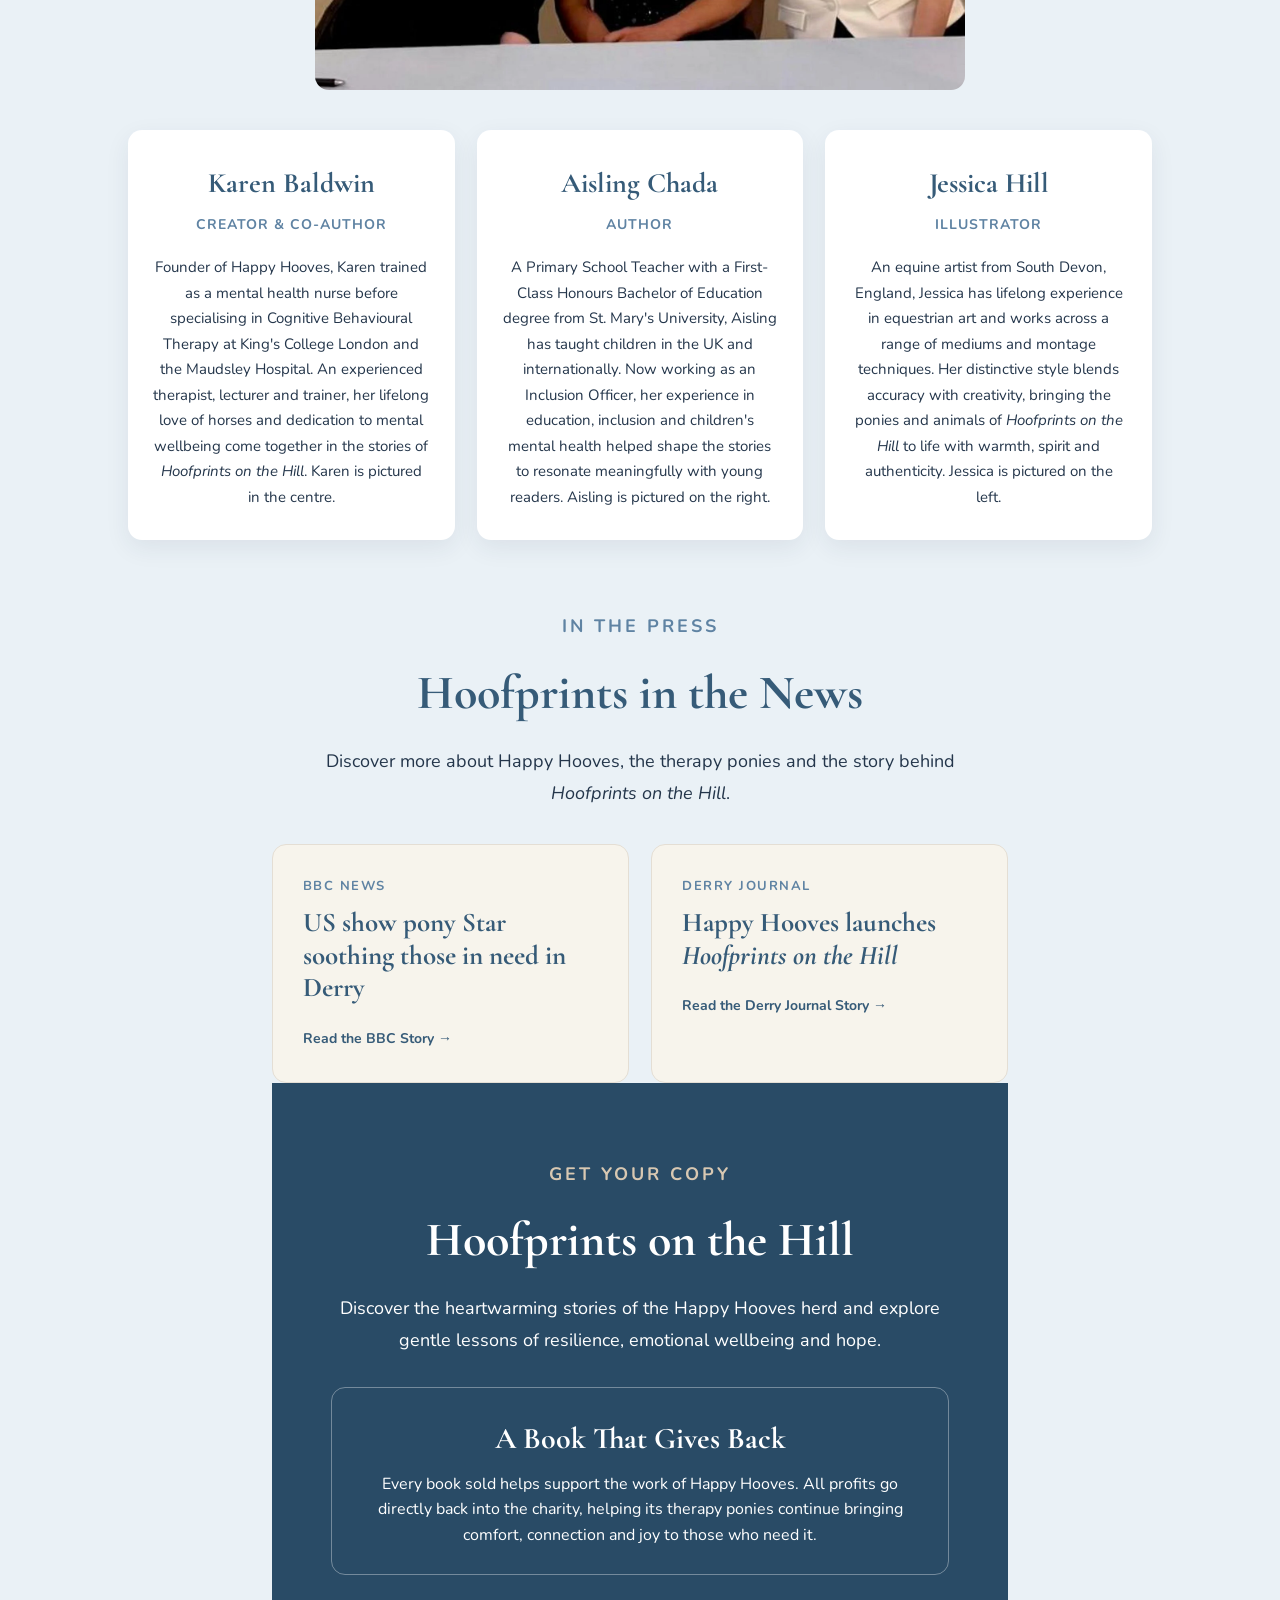
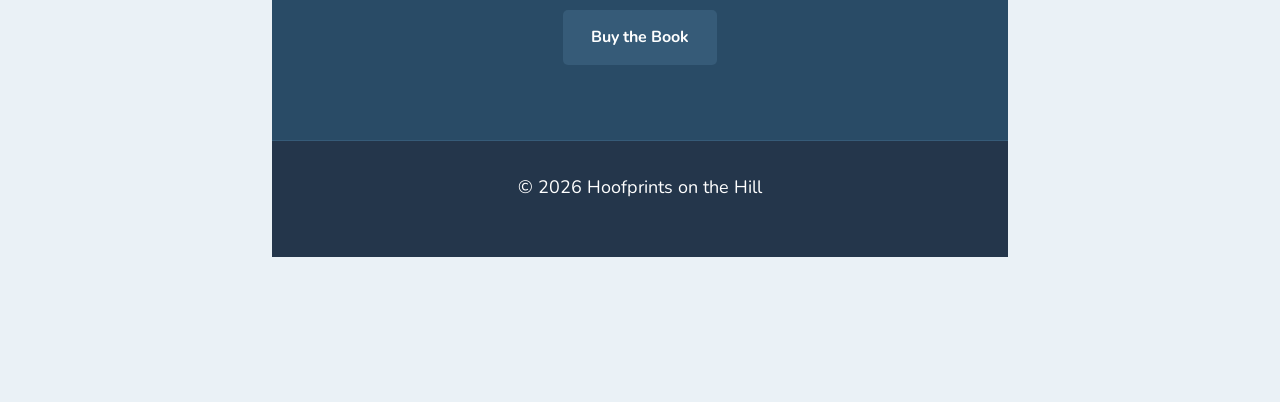
==== commit a759eebb: "Add files via upload" ====
--- a/    index.html
+++ b/    index.html
@@ -610,7 +610,7 @@
 
             <div>
                 <a href="#book">The Book</a>
-                <a href="#why">Why This Book</a>
+                <a href="#why">Why It Matters</a>
                 <a href="#themes">Inside the Book</a>
                 <a href="#happy-hooves">Happy Hooves</a>
                 <a href="#author">Creators</a>
@@ -689,7 +689,7 @@
     Co-written and created by a BABCP accredited CBT therapist, lecturer,
     and founder of Happy Hooves, this book draws on evidence-based approaches
     from Cognitive Behavioural Therapy (CBT) and Acceptance and Commitment
-    Therapy (ACT). The stories gently teach children practical, science-backed
+    Therapy (ACT). The stories gently teach children practical, evidence-informed
     strategies to support emotional wellbeing and resilience.
 </p>
         </p>
@@ -697,7 +697,7 @@
     </section>
 <section id="why" class="section story-highlights">
 
-    <p class="eyebrow">More Than a Story</p>
+    <p class="eyebrow">Why It Matters</p>
 
     <h2>Real Ponies. Real Experiences. Meaningful Lessons.</h2>
 
@@ -729,12 +729,13 @@
 </div>
 
         <div class="story-card">
-            <h3>Evidence-Based Ideas</h3>
-            <p>
-                Drawing on principles from Cognitive Behavioural Therapy and
-                Acceptance and Commitment Therapy.
-            </p>
-        </div>
+    <h3>Evidence-Based Ideas</h3>
+    <p>
+        Drawing on principles from Cognitive Behavioural Therapy (CBT) and
+        Acceptance and Commitment Therapy (ACT) to support emotional
+        wellbeing and resilience.
+    </p>
+</div>
 
     </div>
 
@@ -743,10 +744,11 @@
     <p class="eyebrow">Inside the Book</p>
     <h2>Stories That Explore What Matters</h2>
 
-    <p class="themes-intro">
-        Through the adventures of the Happy Hooves herd, the stories gently
-        explore important themes around emotional wellbeing and resilience.
-    </p>
+    <p>
+    Across eight heartwarming stories, the Happy Hooves herd face challenges,
+    discover important lessons and explore themes of emotional wellbeing,
+    resilience and self-belief.
+</p>
 
     <div class="themes-grid">
         <span>Change & Transitions</span>
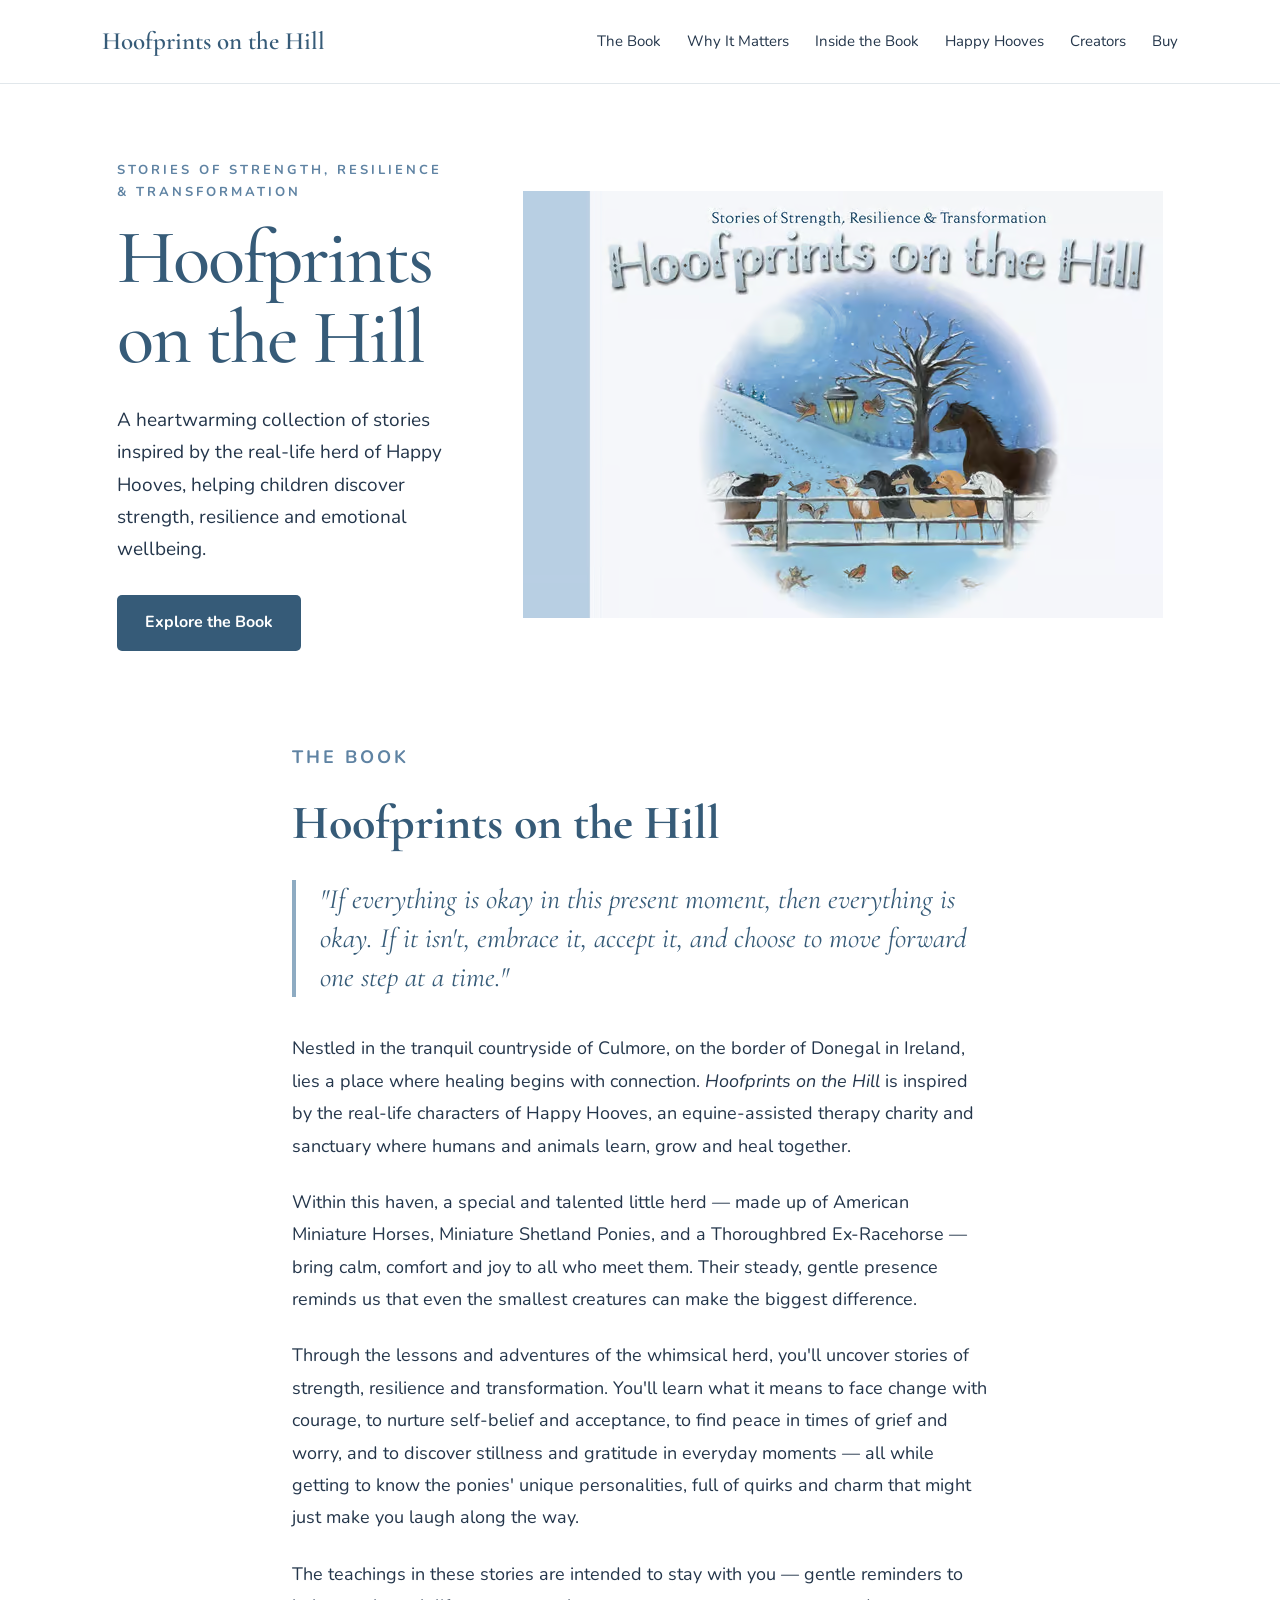
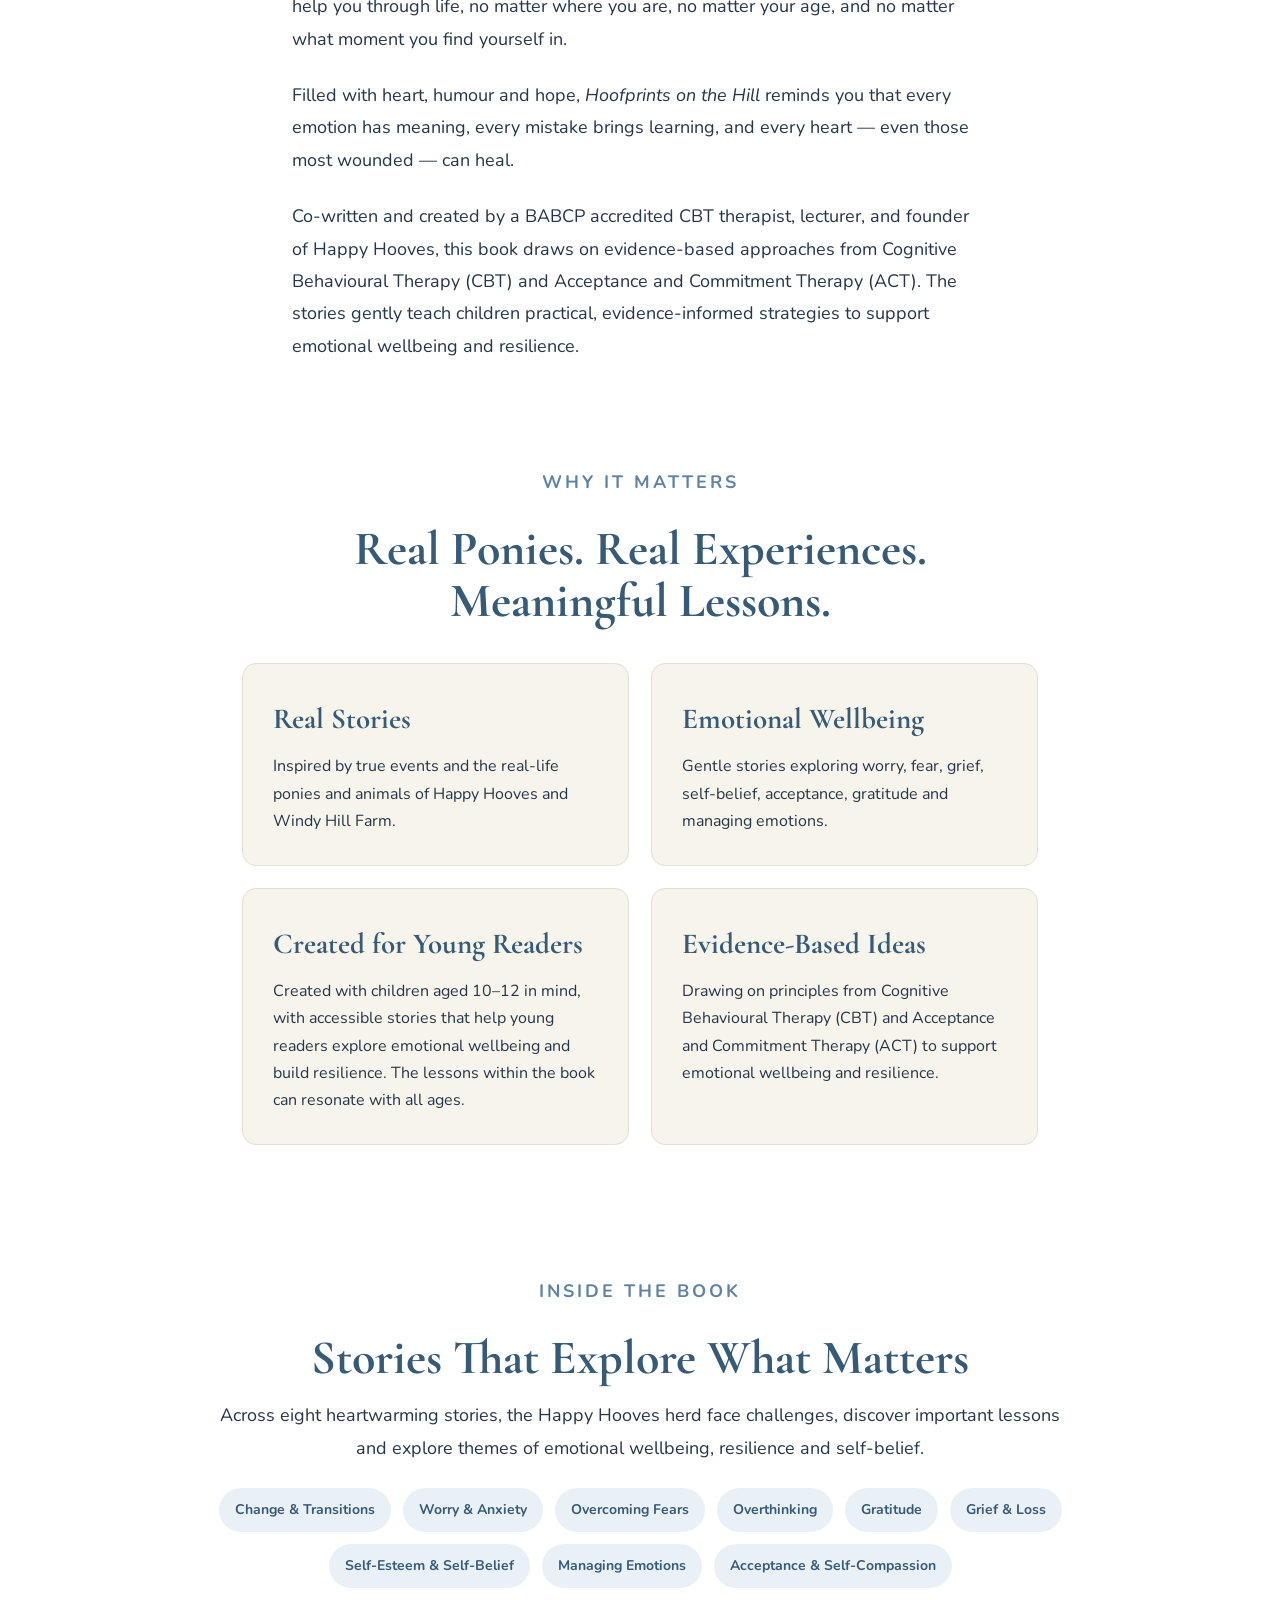
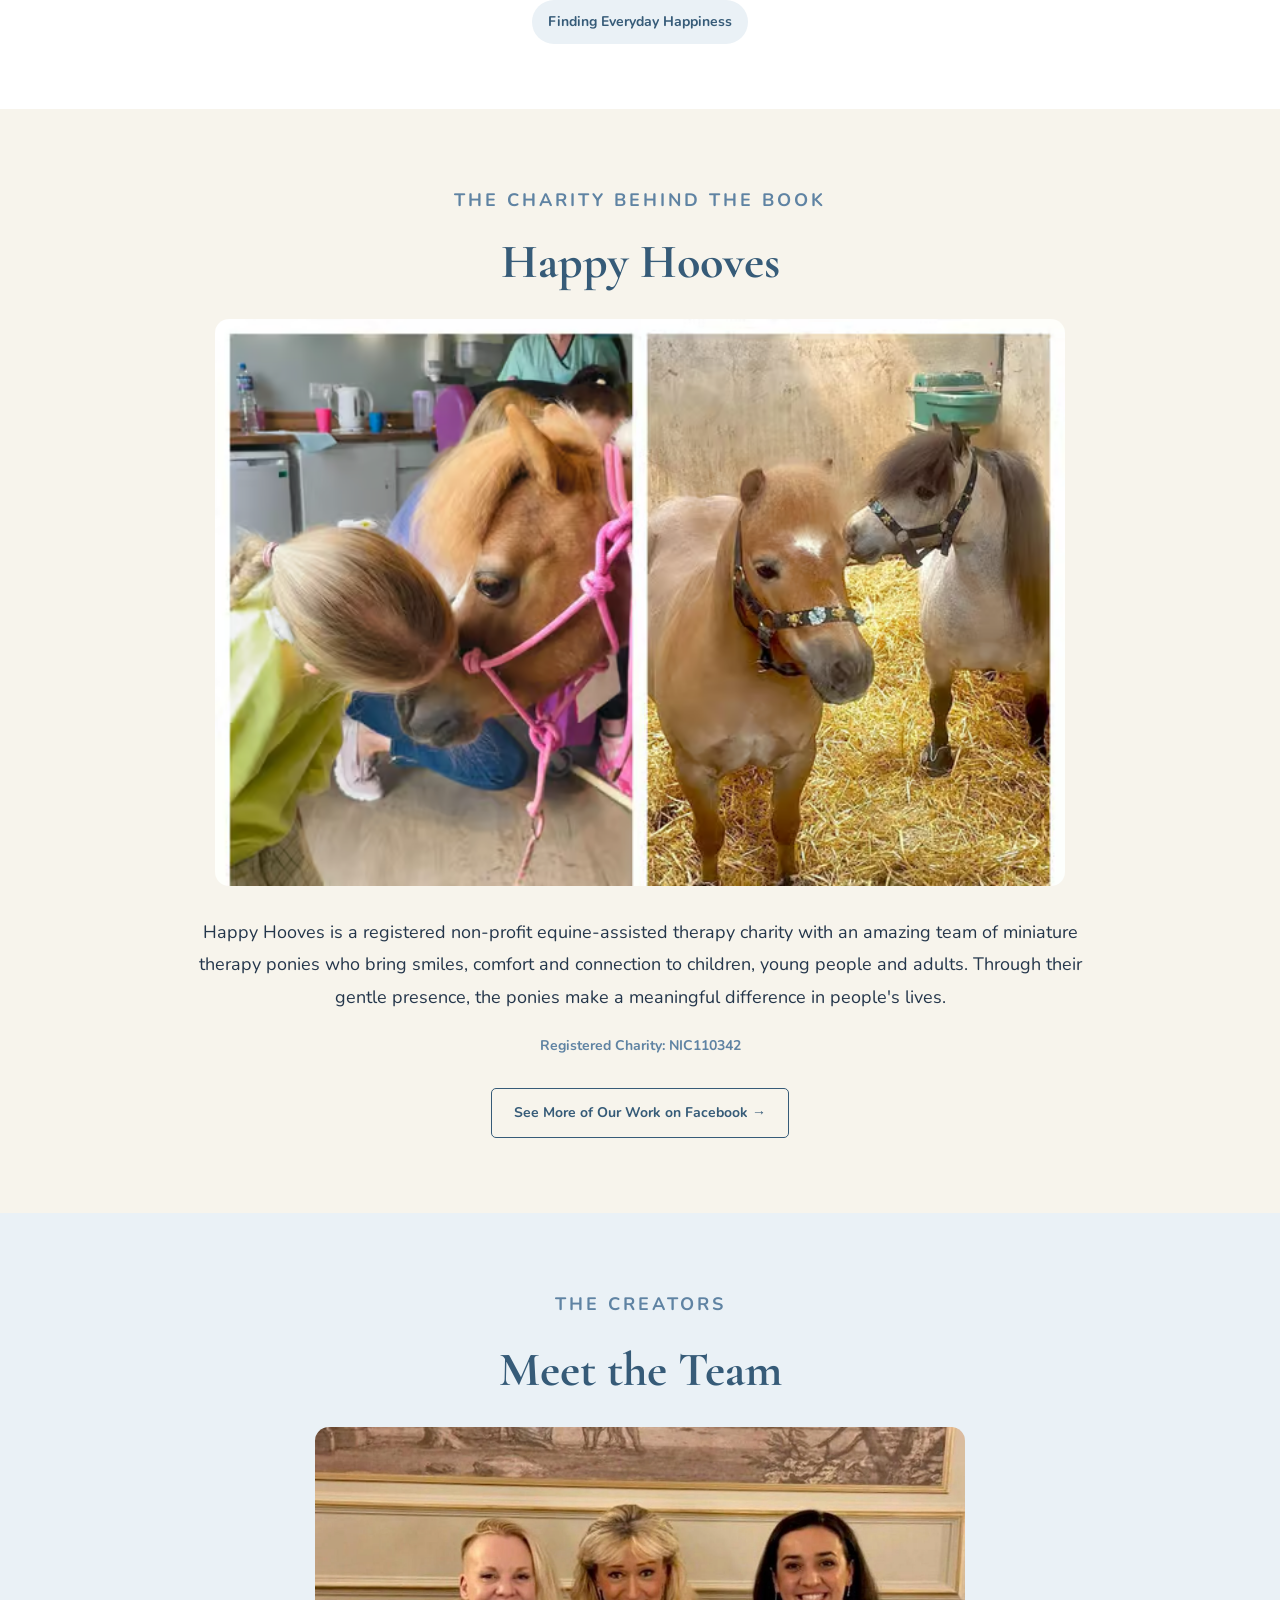
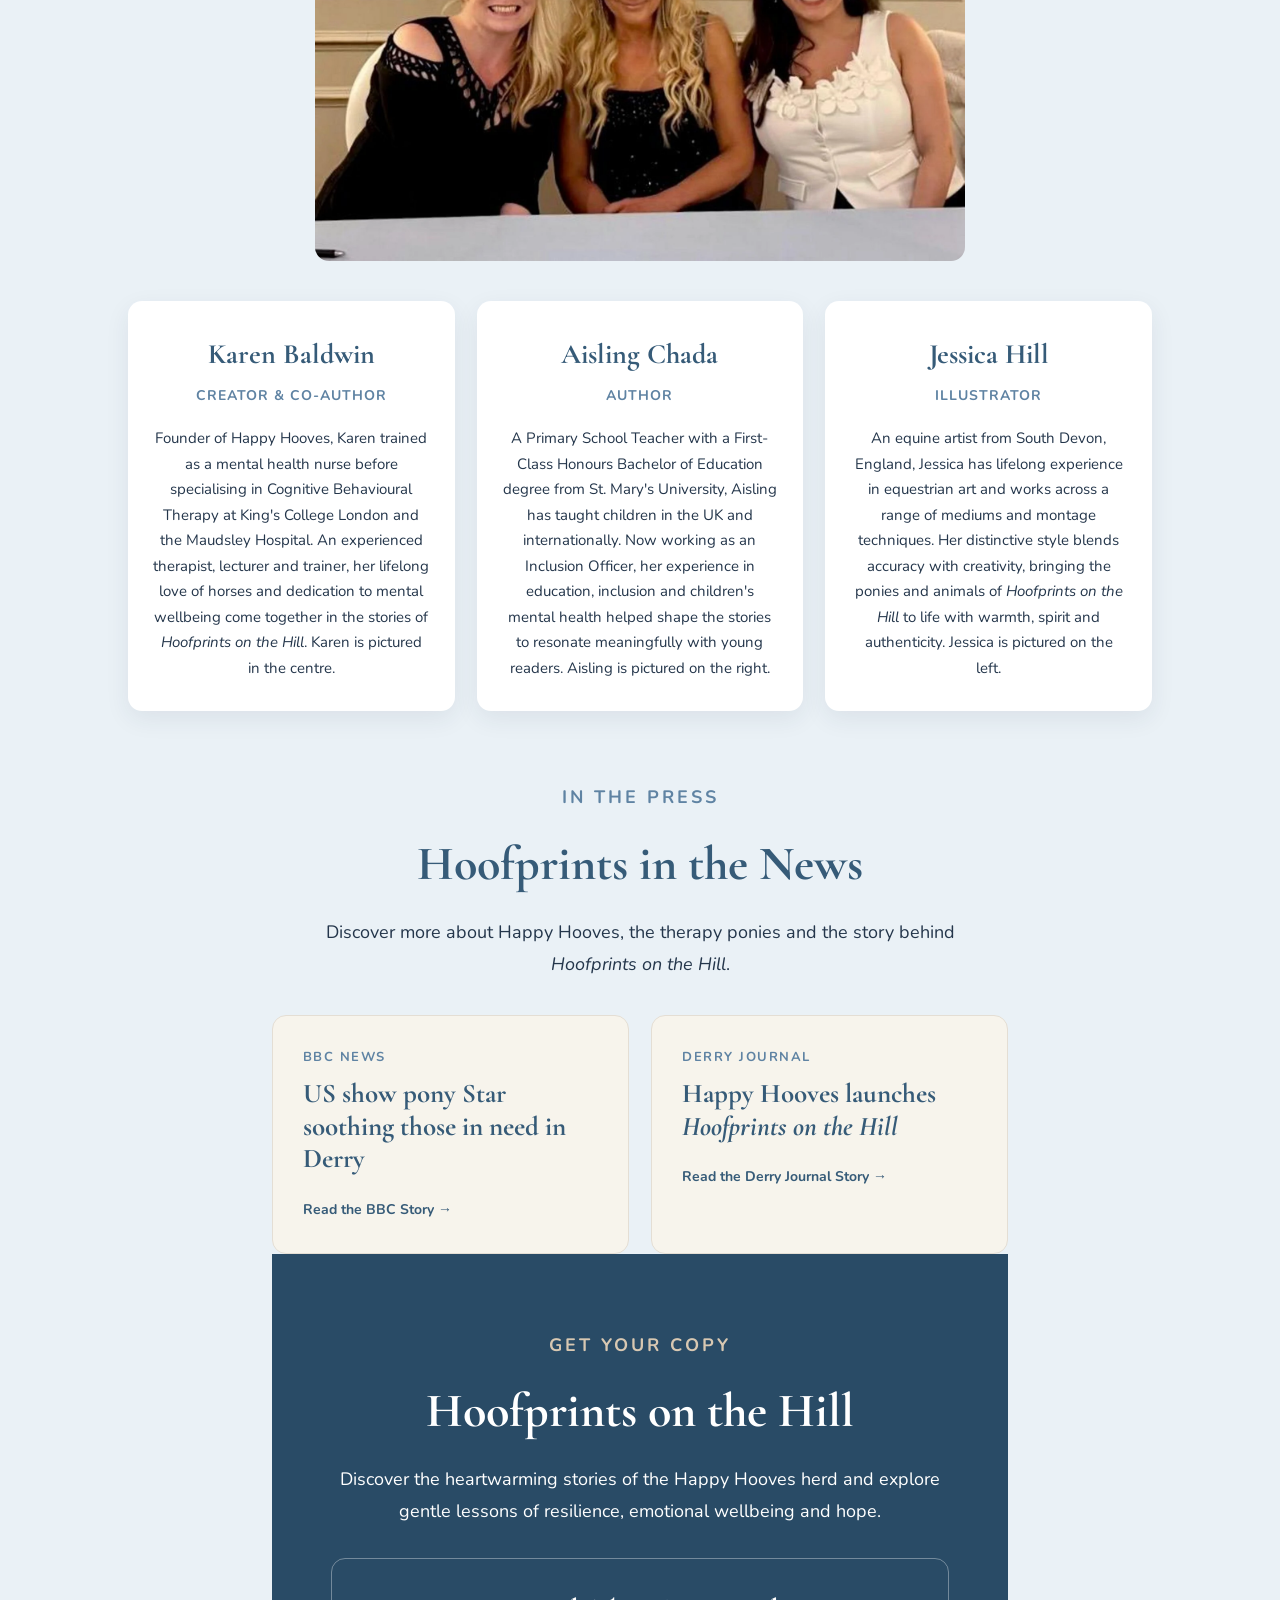
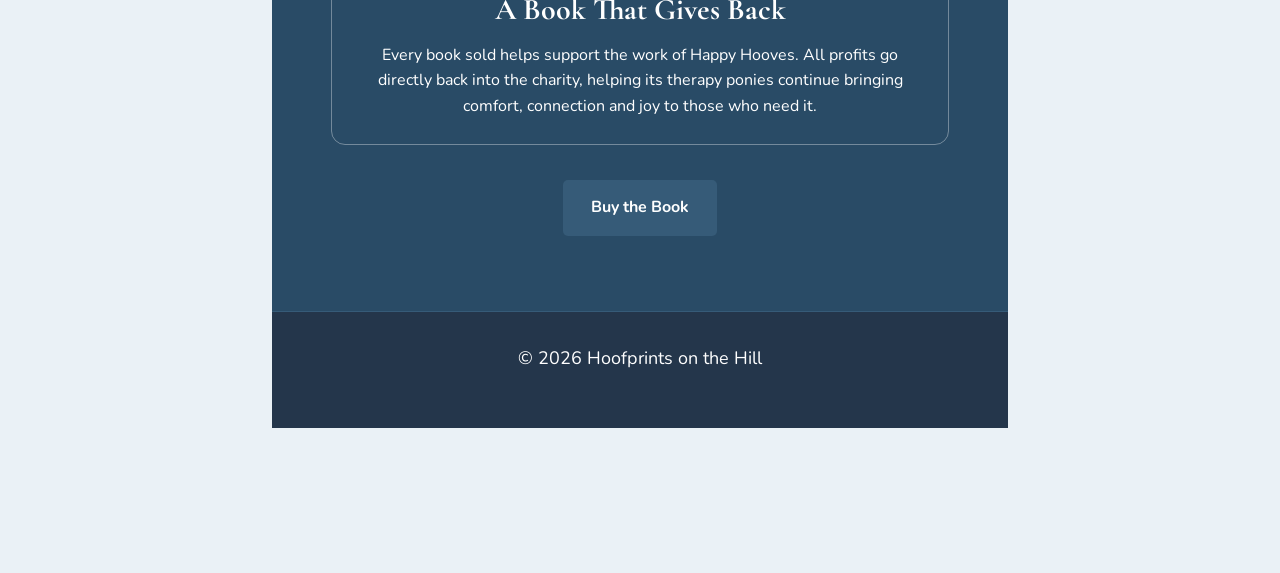
==== commit 9c00a3eb: "Add files via upload" ====
--- a/    index.html
+++ b/    index.html
@@ -111,20 +111,22 @@
     .button:hover {
         background: #294b66;
     }
-
-    .book-cover {
-        width: 360px;
-        height: 500px;
-        background: #d8c8b2;
-        display: flex;
-        align-items: center;
-        justify-content: center;
-        text-align: center;
-        font-size: 30px;
-        padding: 30px;
-        box-shadow: 15px 15px 0 #c2b099;
-        flex-shrink: 0;
-    }
+.book-cover {
+    width: 100%;
+    max-width: 360px;
+    height: auto;
+    aspect-ratio: 360 / 500;
+    box-sizing: border-box;
+    background: #d8c8b2;
+    display: flex;
+    align-items: center;
+    justify-content: center;
+    text-align: center;
+    font-size: 30px;
+    padding: 30px;
+    box-shadow: 15px 15px 0 #c2b099;
+    flex-shrink: 1;
+}
 
     /* GENERAL SECTIONS */
 
@@ -507,7 +509,14 @@
         margin: 0;
         font-size: 14px;
     }
-
+.happy-hooves-image {
+    width: 100%;
+    max-width: 850px;
+    height: auto;
+    display: block;
+    margin: 30px auto;
+    border-radius: 14px;
+}
     /* MOBILE */
 
     @media (max-width: 800px) {
@@ -516,15 +525,17 @@
             padding: 18px 6%;
         }
 
-        nav {
-            flex-direction: column;
-            gap: 14px;
-        }
-
-        nav a {
-            margin: 0 7px;
-            font-size: 13px;
-        }
+       nav {
+    flex-direction: row;
+    flex-wrap: wrap;
+    justify-content: center;
+    gap: 8px 12px;
+}
+
+nav a {
+    margin: 0;
+    font-size: 12px;
+}
 
         .hero {
             flex-direction: column;
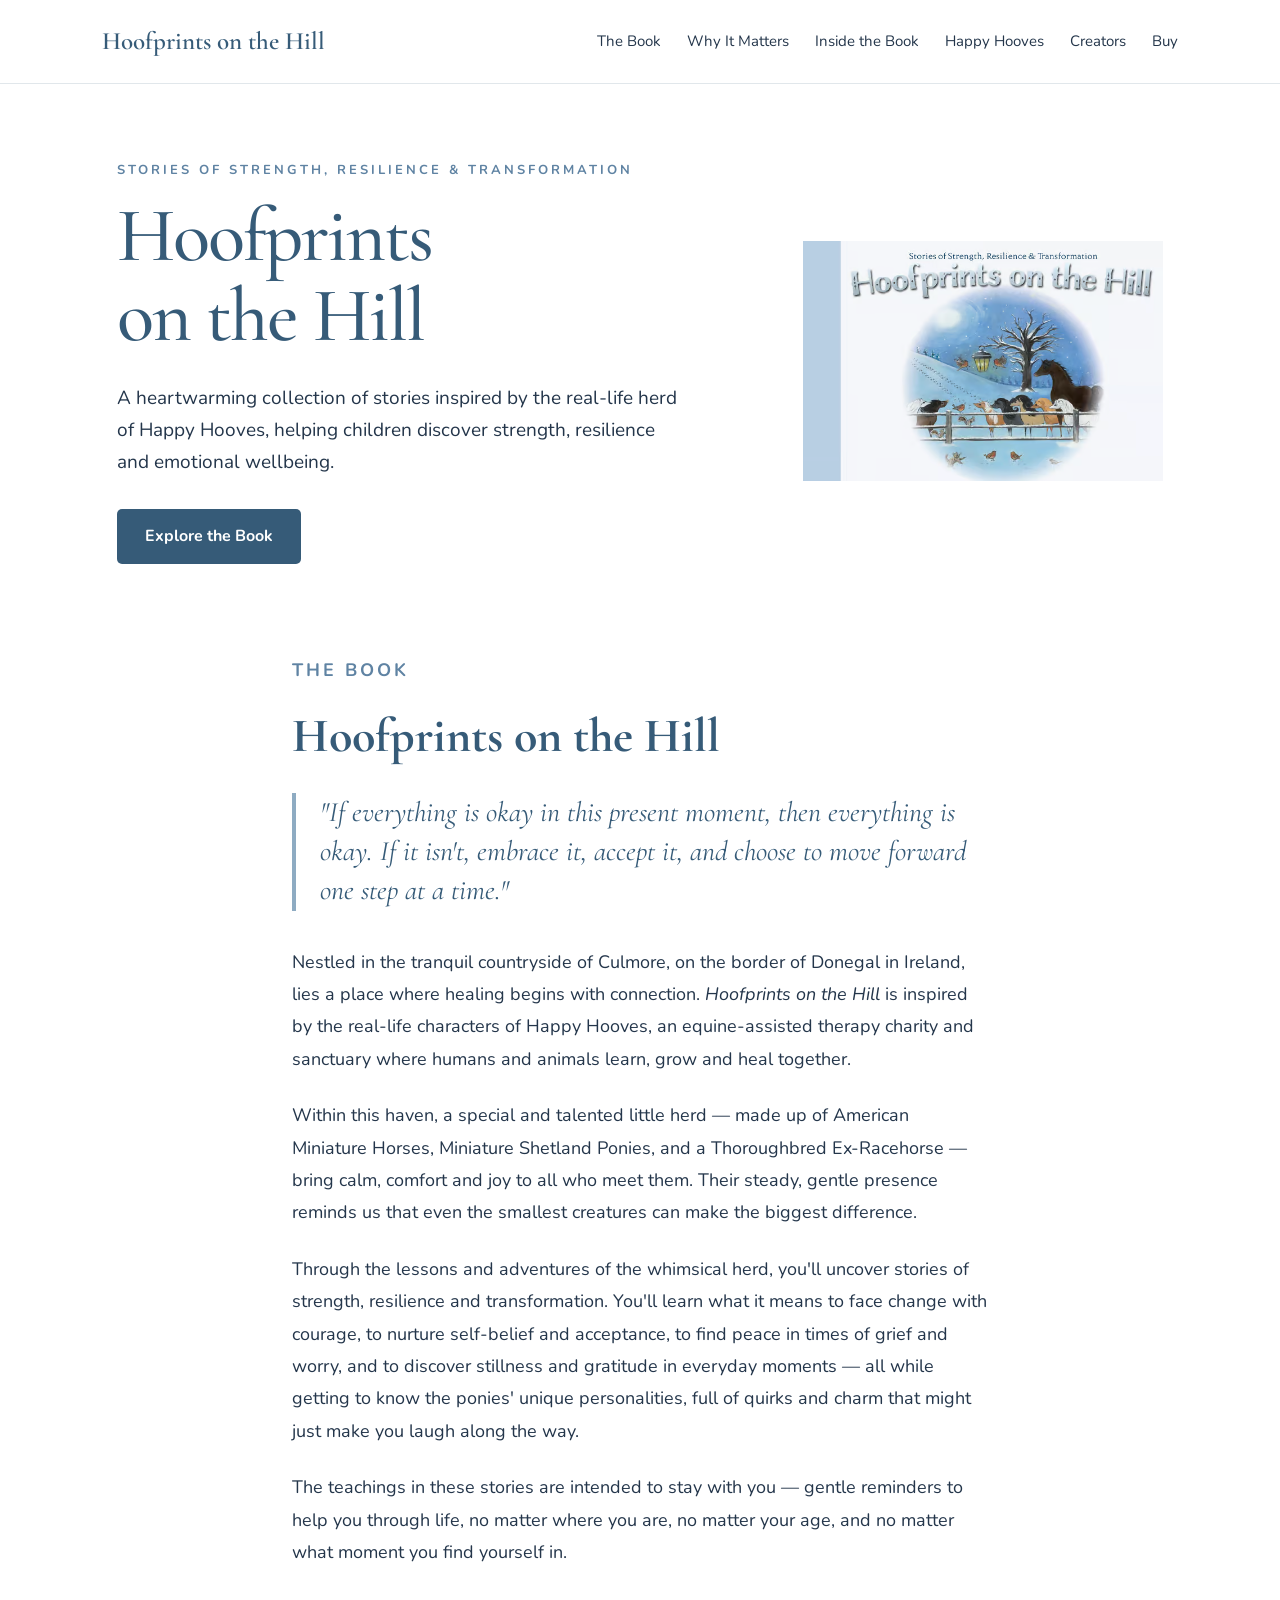
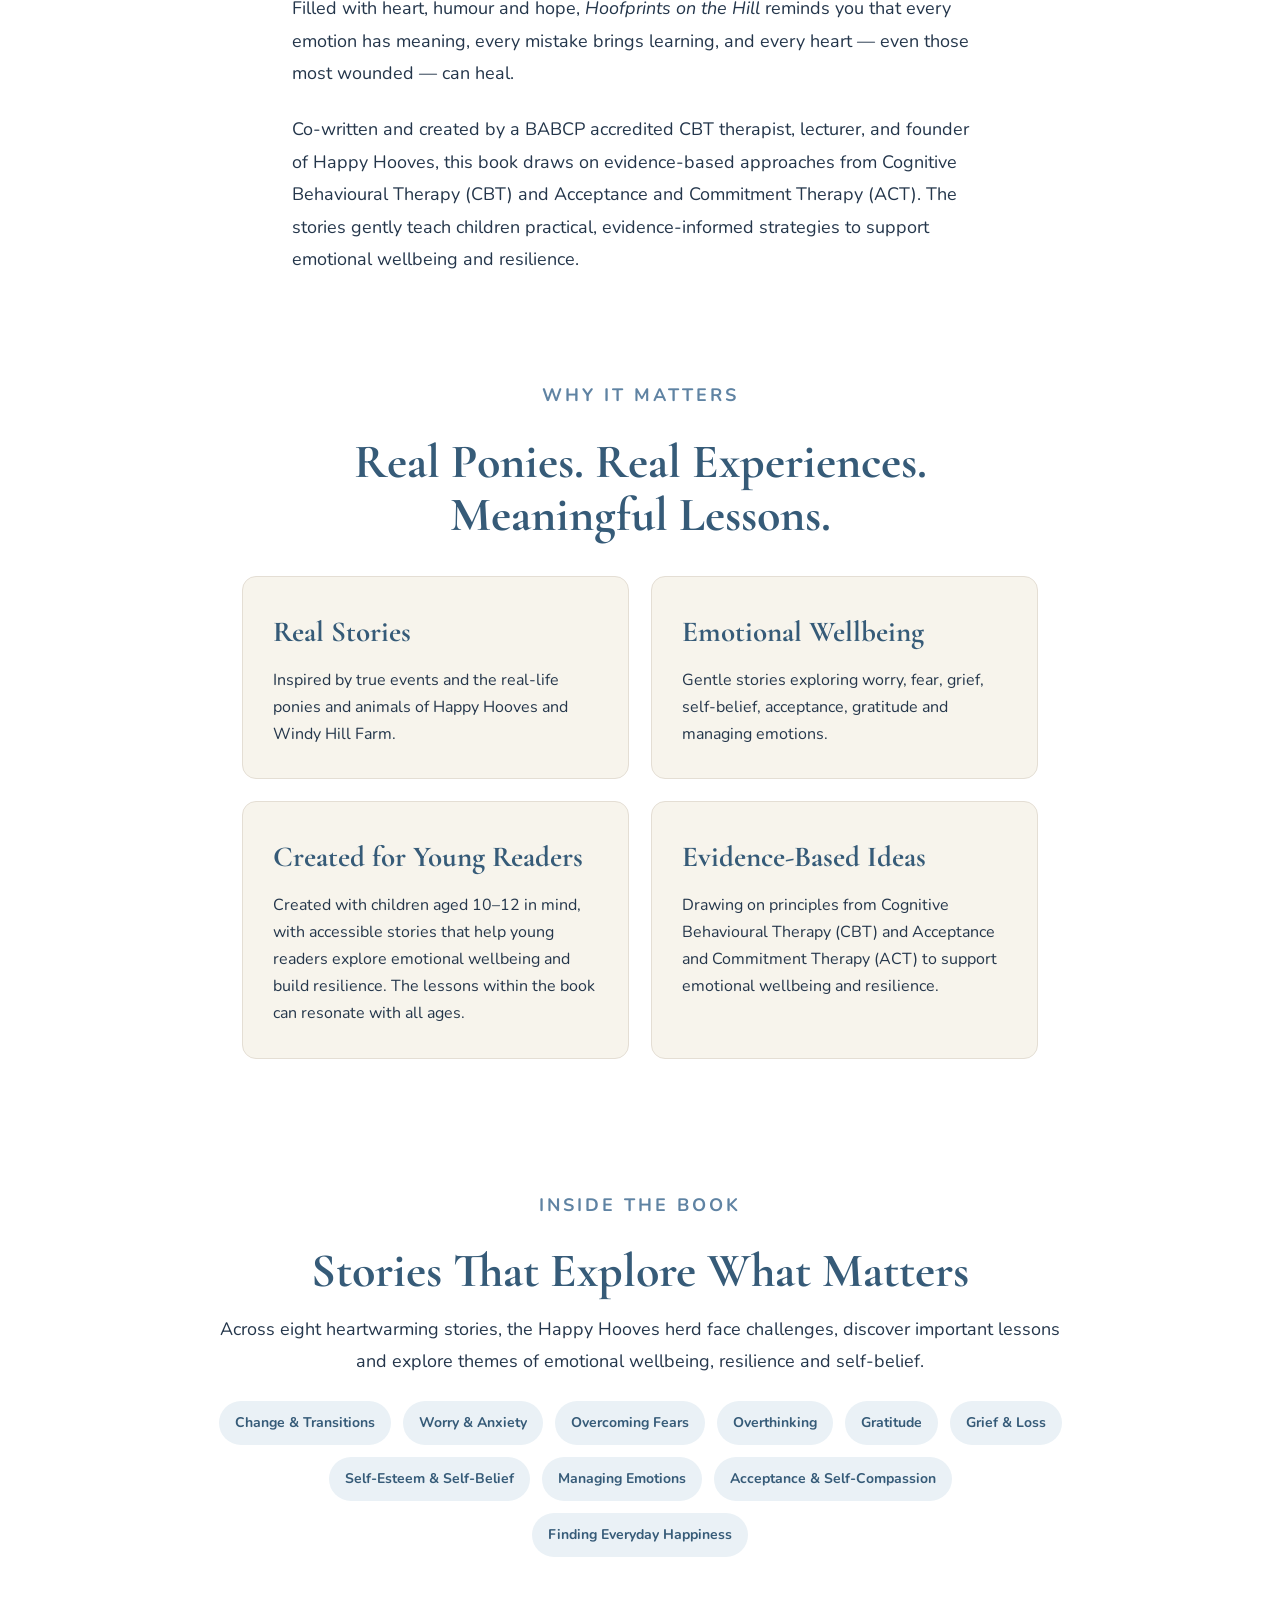
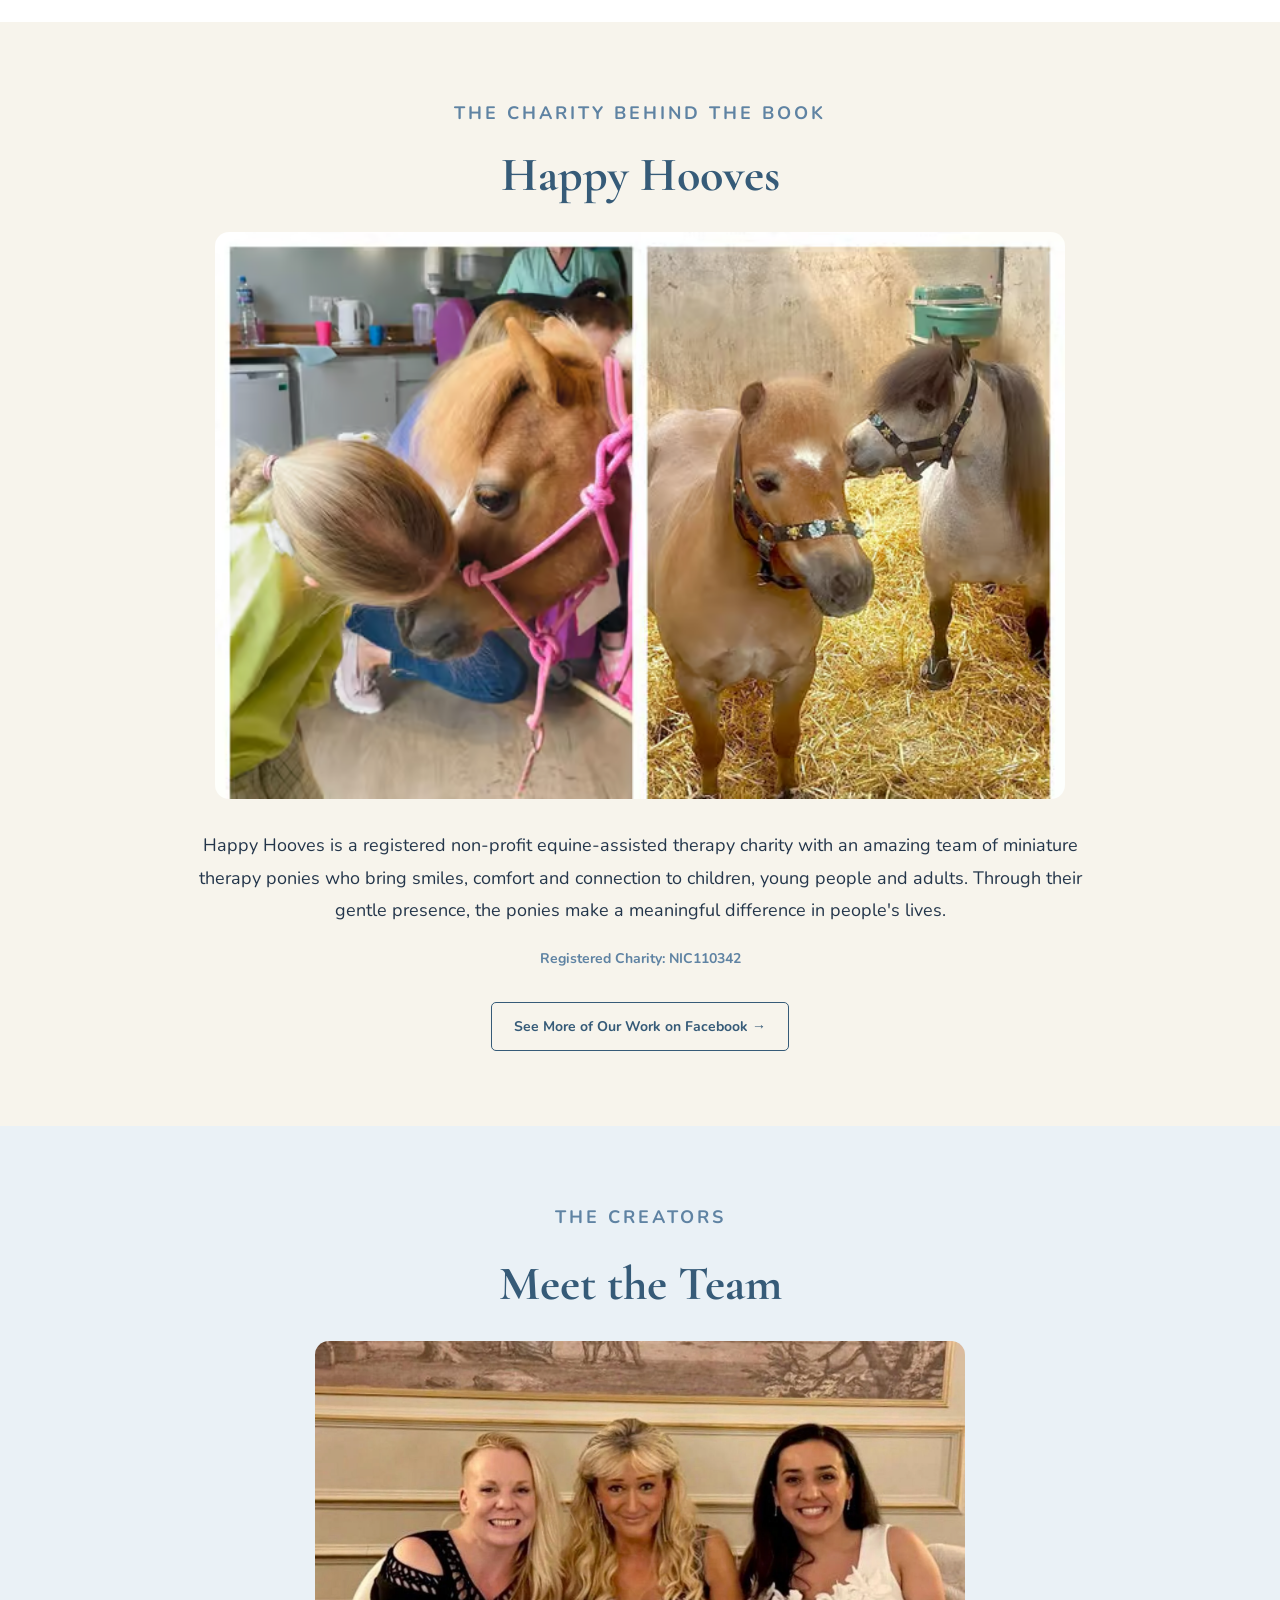
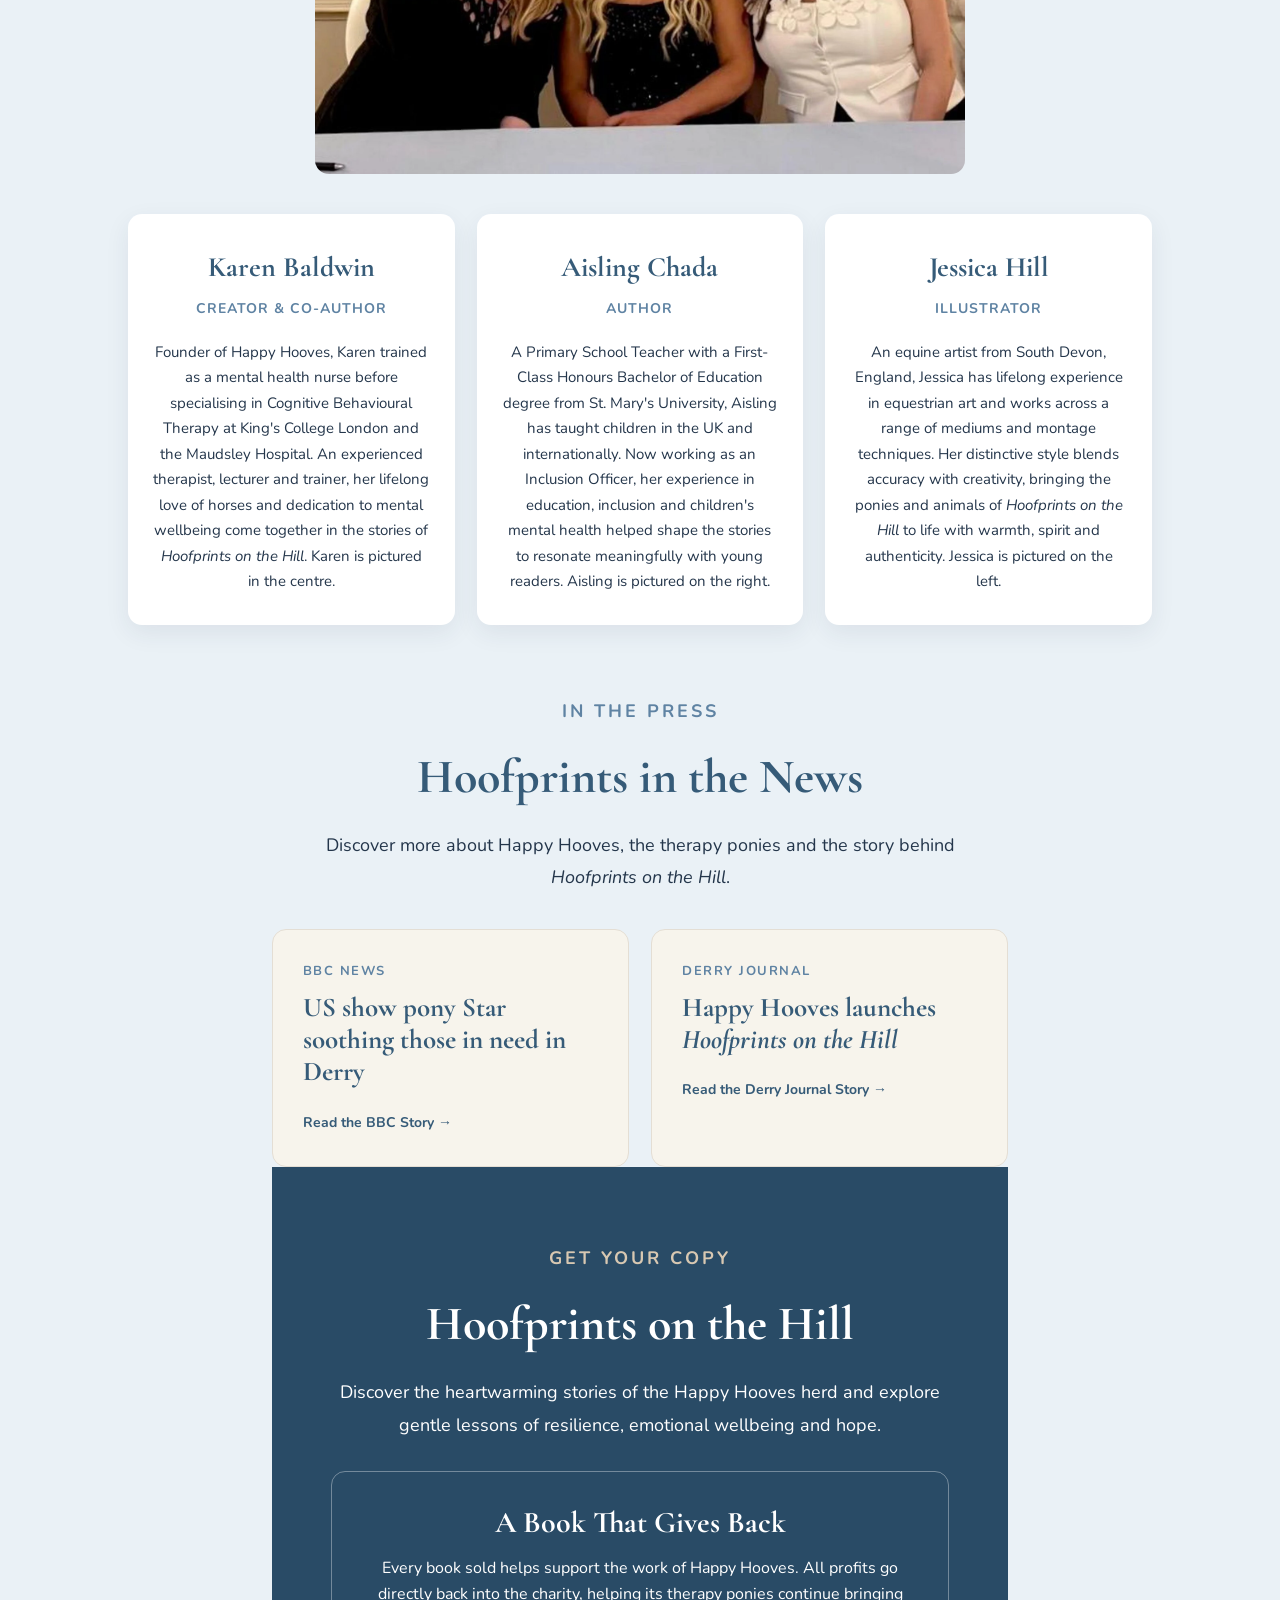
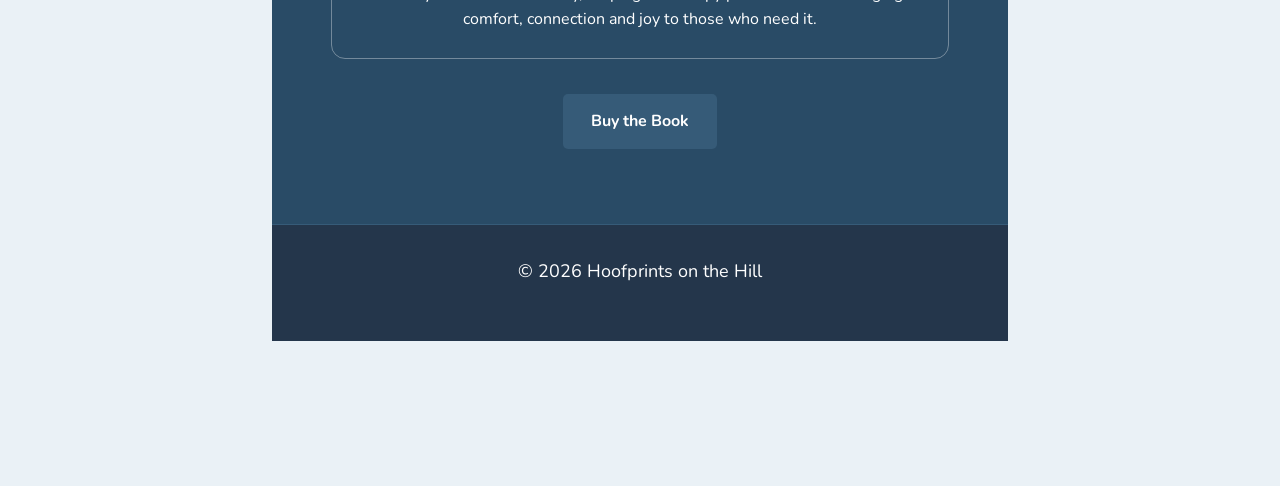
==== commit e66f43d2: "Add files via upload" ====
--- a/    index.html
+++ b/    index.html
@@ -516,6 +516,13 @@
     display: block;
     margin: 30px auto;
     border-radius: 14px;
+}
+.book-cover-image {
+    width: 100%;
+    max-width: 360px;
+    height: auto;
+    display: block;
+    margin: 30px auto;
 }
     /* MOBILE */
 
